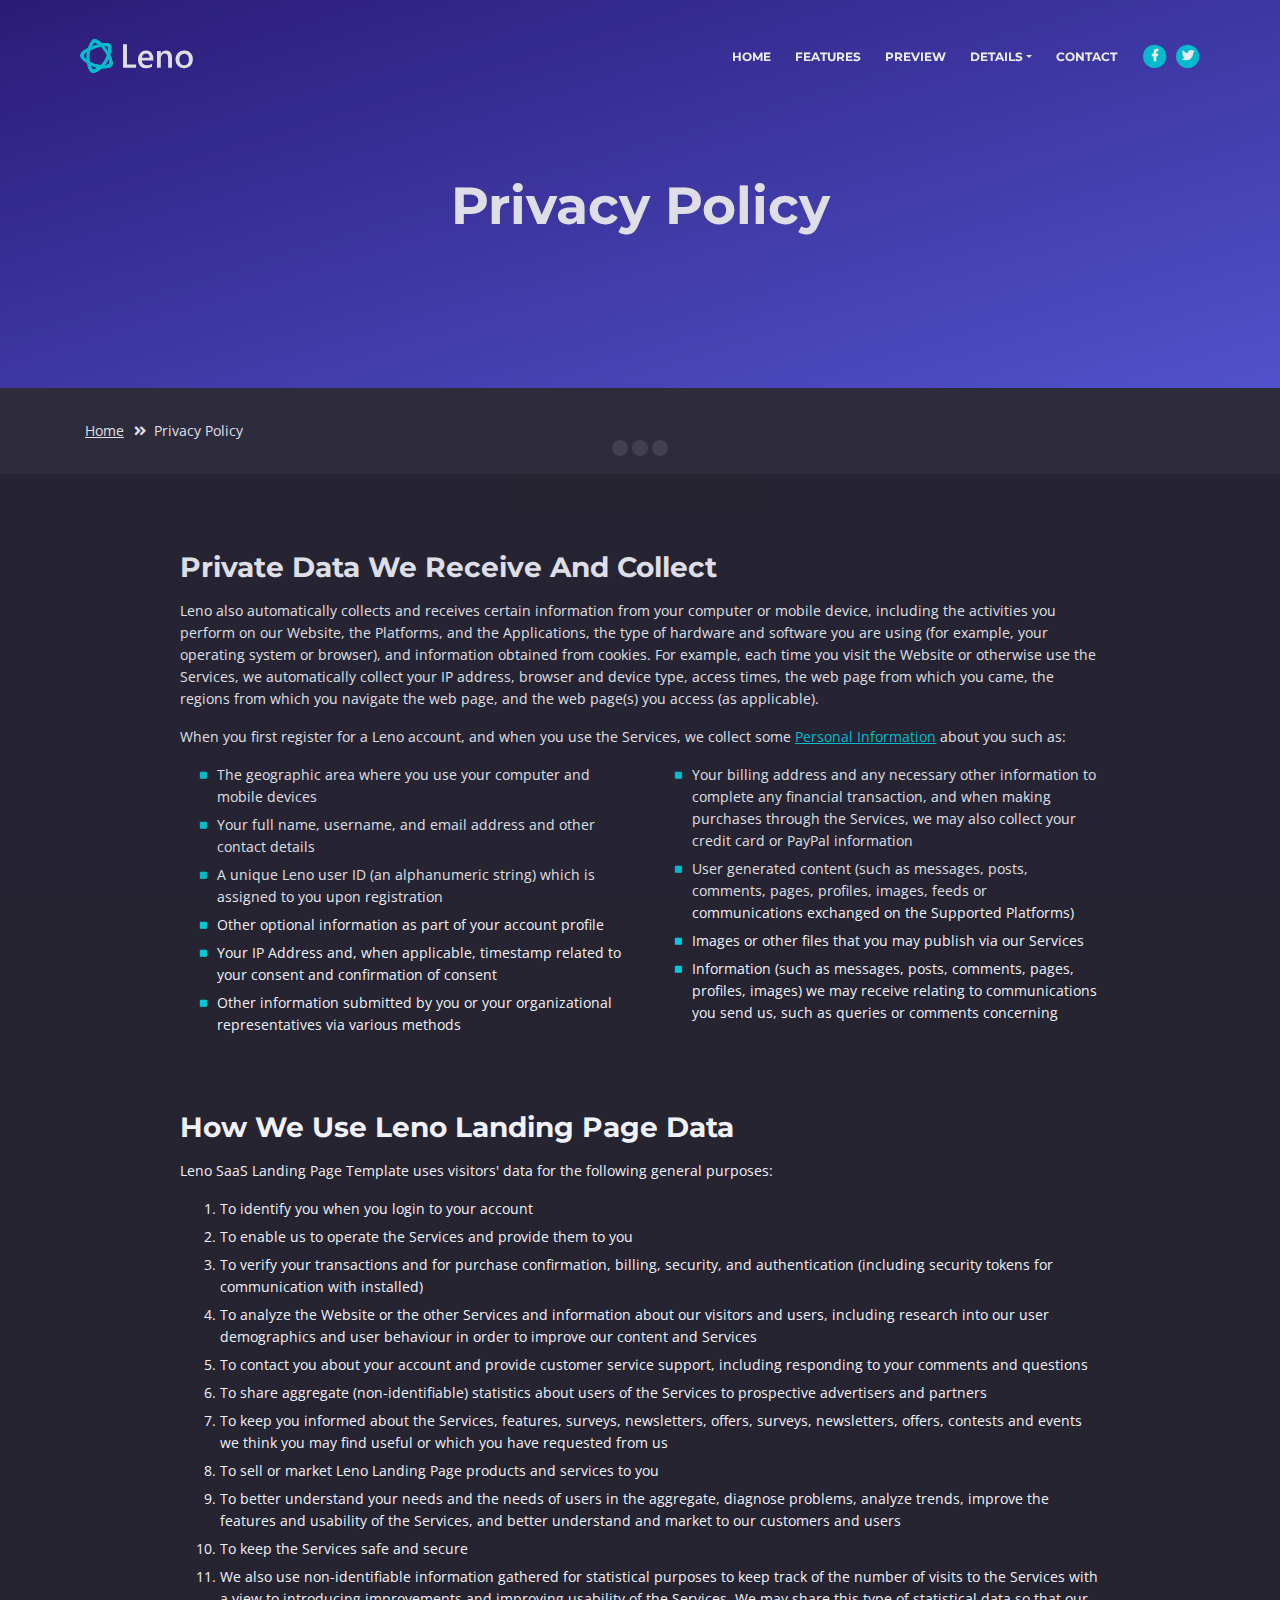
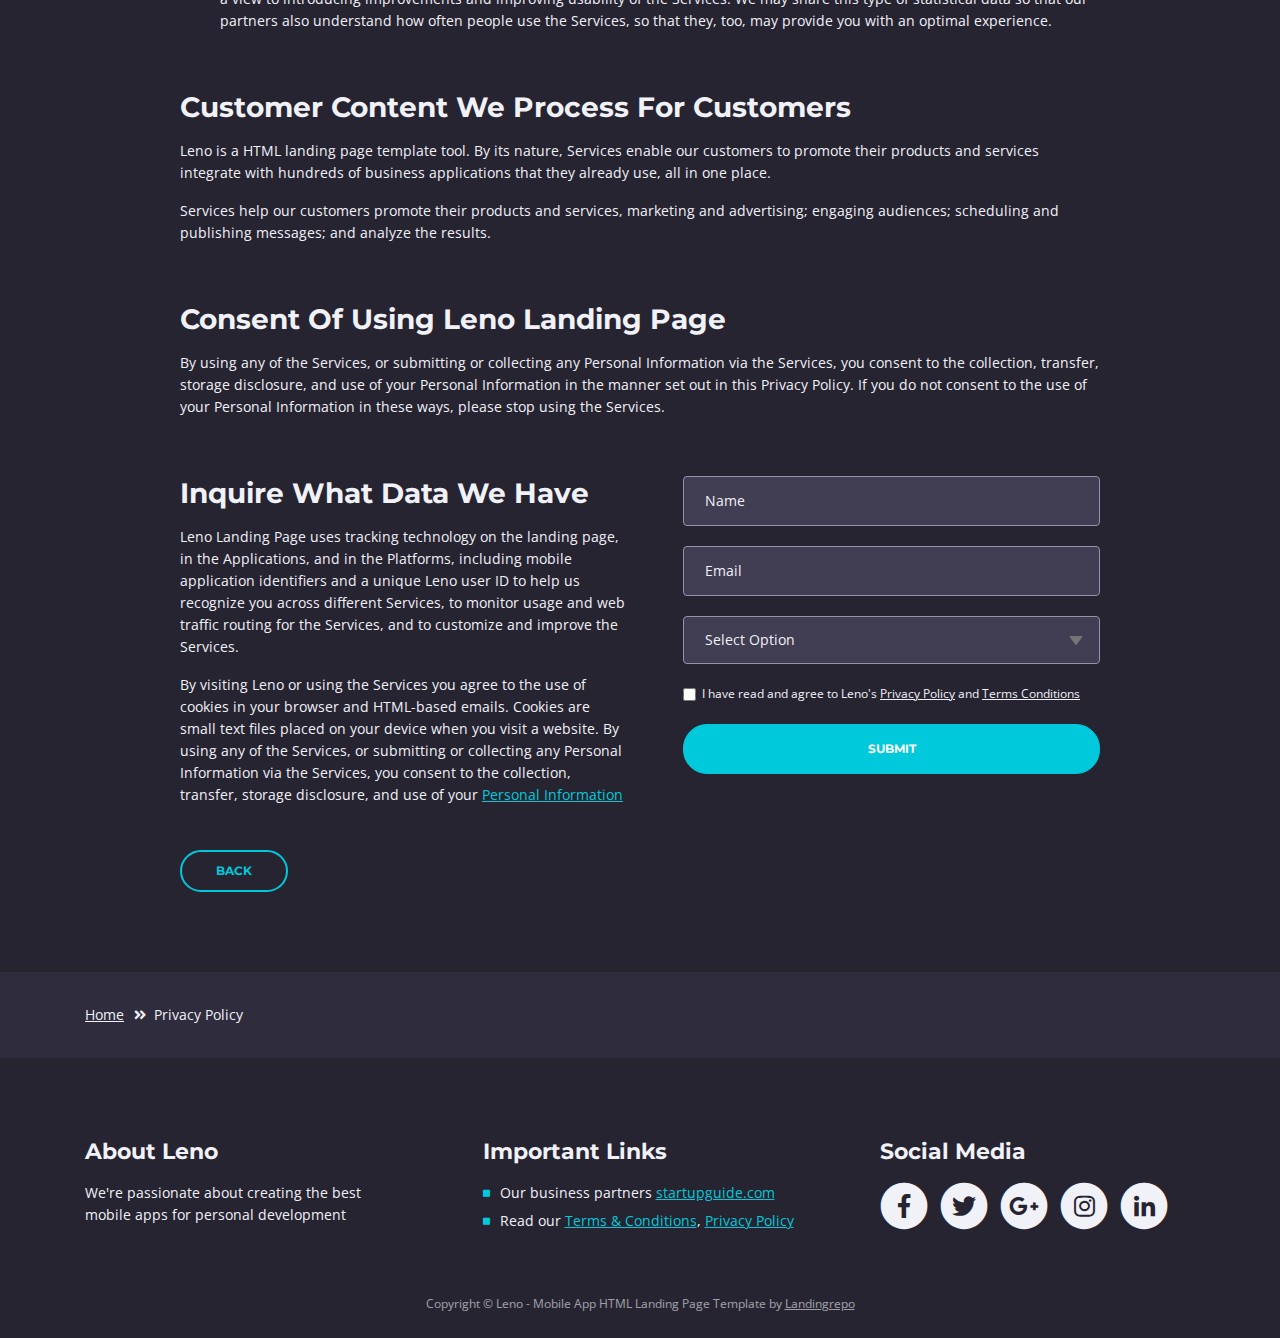
==== privacy-policy.html @ 0f8be5f4 "INIT: initial add" ====
<!DOCTYPE html>
<html lang="en">
<head>
    <meta charset="utf-8">
    <meta name="viewport" content="width=device-width, initial-scale=1, shrink-to-fit=no">
    
    <!-- SEO Meta Tags -->
    <meta name="description" content="Free mobile app HTML landing page template to help you build a great online presence for your app which will convert visitors into users">
    <meta name="author" content="Inovatik">

    <!-- OG Meta Tags to improve the way the post looks when you share the page on LinkedIn, Facebook, Google+ -->
	<meta property="og:site_name" content="" /> <!-- website name -->
	<meta property="og:site" content="" /> <!-- website link -->
	<meta property="og:title" content=""/> <!-- title shown in the actual shared post -->
	<meta property="og:description" content="" /> <!-- description shown in the actual shared post -->
	<meta property="og:image" content="" /> <!-- image link, make sure it's jpg -->
	<meta property="og:url" content="" /> <!-- where do you want your post to link to -->
	<meta property="og:type" content="article" />

    <!-- Website Title -->
    <title>Privacy Policy - Leno - Mobile App HTML Landing Page Template</title>
    
    <!-- Styles -->
    <link href="https://fonts.googleapis.com/css?family=Open+Sans:300,300i,400,400i,600,600i,700,700i" rel="stylesheet">
    <link href="https://fonts.googleapis.com/css?family=Montserrat:600,700" rel="stylesheet">
    <link href="css/bootstrap.css" rel="stylesheet">
    <link href="css/fontawesome-all.css" rel="stylesheet">
    <link href="css/swiper.css" rel="stylesheet">
	<link href="css/magnific-popup.css" rel="stylesheet">
    <link href="css/styles.css" rel="stylesheet">
	
	<!-- Favicon  -->
    <link rel="icon" href="images/favicon.png">
</head>
<body data-spy="scroll" data-target=".fixed-top">
    
    <!-- Preloader -->
	<div class="spinner-wrapper">
        <div class="spinner">
            <div class="bounce1"></div>
            <div class="bounce2"></div>
            <div class="bounce3"></div>
        </div>
    </div>
    <!-- end of preloader -->
    

    <!-- Navigation -->
    <nav class="navbar navbar-expand-md navbar-dark navbar-custom fixed-top">
        <!-- Text Logo - Use this if you don't have a graphic logo -->
        <!-- <a class="navbar-brand logo-text page-scroll" href="index.html">Leno</a> -->

        <!-- Image Logo -->
        <a class="navbar-brand logo-image" href="index.html"><img src="images/logo.svg" alt="alternative"></a> 
        
        <!-- Mobile Menu Toggle Button -->
        <button class="navbar-toggler" type="button" data-toggle="collapse" data-target="#navbarsExampleDefault" aria-controls="navbarsExampleDefault" aria-expanded="false" aria-label="Toggle navigation">
            <span class="navbar-toggler-awesome fas fa-bars"></span>
            <span class="navbar-toggler-awesome fas fa-times"></span>
        </button>
        <!-- end of mobile menu toggle button -->

        <div class="collapse navbar-collapse" id="navbarsExampleDefault">
            <ul class="navbar-nav ml-auto">
                <li class="nav-item">
                    <a class="nav-link page-scroll" href="index.html#header">HOME <span class="sr-only">(current)</span></a>
                </li>
                <li class="nav-item">
                    <a class="nav-link page-scroll" href="index.html#features">FEATURES</a>
                </li>
                <li class="nav-item">
                    <a class="nav-link page-scroll" href="index.html#preview">PREVIEW</a>
                </li>

                <!-- Dropdown Menu -->          
                <li class="nav-item dropdown">
                    <a class="nav-link dropdown-toggle page-scroll" href="index.html#details" id="navbarDropdown" role="button" aria-haspopup="true" aria-expanded="false">DETAILS</a>
                    <div class="dropdown-menu" aria-labelledby="navbarDropdown">
                        <a class="dropdown-item" href="terms-conditions.html"><span class="item-text">TERMS CONDITIONS</span></a>
                        <div class="dropdown-items-divide-hr"></div>
                        <a class="dropdown-item" href="privacy-policy.html"><span class="item-text">PRIVACY POLICY</span></a>
                    </div>
                </li>
                <!-- end of dropdown menu -->

                <li class="nav-item">
                    <a class="nav-link page-scroll" href="index.html#contact">CONTACT</a>
                </li>
            </ul>
            <span class="nav-item social-icons">
                <span class="fa-stack">
                    <a href="#your-link">
                        <i class="fas fa-circle fa-stack-2x"></i>
                        <i class="fab fa-facebook-f fa-stack-1x"></i>
                    </a>
                </span>
                <span class="fa-stack">
                    <a href="#your-link">
                        <i class="fas fa-circle fa-stack-2x"></i>
                        <i class="fab fa-twitter fa-stack-1x"></i>
                    </a>
                </span>
            </span>
        </div>
    </nav> <!-- end of navbar -->
    <!-- end of navigation -->


    <!-- Header -->
    <header id="header" class="ex-header">
        <div class="container">
            <div class="row">
                <div class="col-md-12">
                    <h1>Privacy Policy</h1>
                </div> <!-- end of col -->
            </div> <!-- end of row -->
        </div> <!-- end of container -->
    </header> <!-- end of ex-header -->
    <!-- end of header -->


    <!-- Breadcrumbs -->
    <div class="ex-basic-1">
        <div class="container">
            <div class="row">
                <div class="col-lg-12">
                    <div class="breadcrumbs">
                        <a href="index.html">Home</a><i class="fa fa-angle-double-right"></i><span>Privacy Policy</span>
                    </div> <!-- end of breadcrumbs -->
                </div> <!-- end of col -->
            </div> <!-- end of row -->
        </div> <!-- end of container -->
    </div> <!-- end of ex-basic-1 -->
    <!-- end of breadcrumbs -->


    <!-- Privacy Content -->
    <div class="ex-basic-2">
        <div class="container">
            <div class="row">
                <div class="col-lg-10 offset-lg-1">
                    <div class="text-container">
                        <h3>Private Data We Receive And Collect</h3>
                        <p>Leno also automatically collects and receives certain information from your computer or mobile device, including the activities you perform on our Website, the Platforms, and the Applications, the type of hardware and software you are using (for example, your operating system or browser), and information obtained from cookies. For example, each time you visit the Website or otherwise use the Services, we automatically collect your IP address, browser and device type, access times, the web page from which you came, the regions from which you navigate the web page, and the web page(s) you access (as applicable).</p>
                        <p>When you first register for a Leno account, and when you use the Services, we collect some <a class="turquoise" href="#your-link">Personal Information</a> about you such as:</p>
                        <div class="row">
                            <div class="col-md-6">
                                <ul class="list-unstyled li-space-lg indent">
                                    <li class="media">
                                        <i class="fas fa-square"></i>
                                        <div class="media-body">The geographic area where you use your computer and mobile devices</div>
                                    </li>
                                    <li class="media">
                                        <i class="fas fa-square"></i>
                                        <div class="media-body">Your full name, username, and email address and other contact details</div>
                                    </li>
                                    <li class="media">
                                        <i class="fas fa-square"></i>
                                        <div class="media-body">A unique Leno user ID (an alphanumeric string) which is assigned to you upon registration</div>
                                    </li>
                                    <li class="media">
                                        <i class="fas fa-square"></i>
                                        <div class="media-body">Other optional information as part of your account profile</div>
                                    </li>
                                    <li class="media">
                                        <i class="fas fa-square"></i>
                                        <div class="media-body">Your IP Address and, when applicable, timestamp related to your consent and confirmation of consent</div>
                                    </li>
                                    <li class="media">
                                        <i class="fas fa-square"></i>
                                        <div class="media-body">Other information submitted by you or your organizational representatives via various methods</div>
                                    </li>
                                </ul>
                            </div> <!-- end of col -->

                            <div class="col-md-6">
                                <ul class="list-unstyled li-space-lg indent">
                                    <li class="media">
                                        <i class="fas fa-square"></i>
                                        <div class="media-body">Your billing address and any necessary other information to complete any financial transaction, and when making purchases through the Services, we may also collect your credit card or PayPal information</div>
                                    </li>
                                    <li class="media">
                                        <i class="fas fa-square"></i>
                                        <div class="media-body">User generated content (such as messages, posts, comments, pages, profiles, images, feeds or communications exchanged on the Supported Platforms)</div>
                                    </li>
                                    <li class="media">
                                        <i class="fas fa-square"></i>
                                        <div class="media-body">Images or other files that you may publish via our Services</div>
                                    </li>
                                    <li class="media">
                                        <i class="fas fa-square"></i>
                                        <div class="media-body">Information (such as messages, posts, comments, pages, profiles, images) we may receive relating to communications you send us, such as queries or comments concerning</div>
                                    </li>
                                </ul>
                            </div> <!-- end of col -->
                        </div> <!-- end of row -->
                    </div> <!-- end of text-container-->
                    
                    <div class="text-container">
                        <h3>How We Use Leno Landing Page Data</h3>
                        <p>Leno SaaS Landing Page Template uses visitors' data for the following general purposes:</p>
                        <ol class="li-space-lg">
                            <li>To identify you when you login to your account</li>
                            <li>To enable us to operate the Services and provide them to you</li>
                            <li>To verify your transactions and for purchase confirmation, billing, security, and authentication (including security tokens for communication with installed)</li>
                            <li>To analyze the Website or the other Services and information about our visitors and users, including research into our user demographics and user behaviour in order to improve our content and Services</li>
                            <li>To contact you about your account and provide customer service support, including responding to your comments and questions</li>
                            <li>To share aggregate (non-identifiable) statistics about users of the Services to prospective advertisers and partners</li>
                            <li>To keep you informed about the Services, features, surveys, newsletters, offers, surveys, newsletters, offers, contests and events we think you may find useful or which you have requested from us</li>
                            <li>To sell or market Leno Landing Page products and services to you</li>
                            <li>To better understand your needs and the needs of users in the aggregate, diagnose problems, analyze trends, improve the features and usability of the Services, and better understand and market to our customers and users</li>
                            <li>To keep the Services safe and secure</li>
                            <li>We also use non-identifiable information gathered for statistical purposes to keep track of the number of visits to the Services with a view to introducing improvements and improving usability of the Services. We may share this type of statistical data so that our partners also understand how often people use the Services, so that they, too, may provide you with an optimal experience.</li>
                        </ol>
                    </div> <!-- end of text-container -->

                    <div class="text-container">
                        <h3>Customer Content We Process For Customers</h3>
                        <p>Leno is a HTML landing page template tool. By its nature, Services enable our customers to promote their products and services integrate with hundreds of business applications that they already use, all in one place.</p>
                        <p>Services help our customers promote their products and services, marketing and advertising; engaging audiences; scheduling and publishing messages; and analyze the results.</p>
                    </div> <!-- end of text container -->

                    <div class="text-container">
                        <h3>Consent Of Using Leno Landing Page</h3>
					    <p class="mb-5">By using any of the Services, or submitting or collecting any Personal Information via the Services, you consent to the collection, transfer, storage disclosure, and use of your Personal Information in the manner set out in this Privacy Policy. If you do not consent to the use of your Personal Information in these ways, please stop using the Services.</p>
                    </div> <!-- end of text-container -->
                                       
                    <div class="row">
                        <div class="col-md-6">
                            <div class="text-container last">
                                <h3>Inquire What Data We Have</h3>
                                <p>Leno Landing Page uses tracking technology on the landing page, in the Applications, and in the Platforms, including mobile application identifiers and a unique Leno user ID to help us recognize you across different Services, to monitor usage and web traffic routing for the Services, and to customize and improve the Services.</p>
                                <p> By visiting Leno or using the Services you agree to the use of cookies in your browser and HTML-based emails. Cookies are small text files placed on your device when you visit a website. By using any of the Services, or submitting or collecting any Personal Information via the Services, you consent to the collection, transfer, storage disclosure, and use of your <a class="turquoise" href="#your-link">Personal Information</a></p>
                            </div> <!-- end of text container -->
                        </div> <!-- end of col-->
                        <div class="col-md-6">

                            <!-- Privacy Form -->
                            <div class="form-container">
                                <form id="privacyForm" data-toggle="validator" data-focus="false">
                                    <div class="form-group">
                                        <input type="text" class="form-control-input" id="pname" required>
                                        <label class="label-control" for="pname">Name</label>
                                        <div class="help-block with-errors"></div>
                                    </div>
                                    <div class="form-group">
                                        <input type="email" class="form-control-input" id="pemail" required>
                                        <label class="label-control" for="pemail">Email</label>
                                        <div class="help-block with-errors"></div>
                                    </div>
                                    <div class="form-group">
                                        <select class="form-control-select" id="pselect" required>
                                            <option class="select-option" value="" disabled selected>Select Option</option>
                                            <option class="select-option" value="Delete data">Delete my data</option>
                                            <option class="select-option" value="Show me data">Show me my data</option>
                                        </select>
                                        <div class="help-block with-errors"></div>
                                    </div>
                                    <div class="form-group checkbox">
                                        <input type="checkbox" id="pterms" value="Agreed-to-Terms" required>I have read and agree to Leno's <a href="privacy-policy.html">Privacy Policy</a> and <a href="terms-conditions.html">Terms Conditions</a>
                                        <div class="help-block with-errors"></div>
                                    </div>
                                    <div class="form-group">
                                        <button type="submit" class="form-control-submit-button">SUBMIT</button>
                                    </div>
                                    <div class="form-message">
                                        <div id="pmsgSubmit" class="h3 text-center hidden"></div>
                                    </div>
                                </form>
                            </div> <!-- end of form container -->
                            <!-- end of privacy form -->

                        </div> <!-- end of col--> 
                    </div> <!-- end of row -->
                    <a class="btn-outline-reg back" href="index.html">BACK</a>
                </div> <!-- end of col-->
            </div> <!-- end of row -->
        </div> <!-- end of container -->
    </div> <!-- end of ex-basic-2 -->
    <!-- end of privacy content -->


    <!-- Breadcrumbs -->
    <div class="ex-basic-1">
        <div class="container">
            <div class="row">
                <div class="col-lg-12">
                    <div class="breadcrumbs">
                        <a href="index.html">Home</a><i class="fa fa-angle-double-right"></i><span>Privacy Policy</span>
                    </div> <!-- end of breadcrumbs -->
                </div> <!-- end of col -->
            </div> <!-- end of row -->
        </div> <!-- end of container -->
    </div> <!-- end of ex-basic-1 -->
    <!-- end of breadcrumbs -->

    
    <!-- Footer -->
    <div class="footer">
        <div class="container">
            <div class="row">
                <div class="col-md-4">
                    <div class="footer-col">
                        <h4>About Leno</h4>
                        <p>We're passionate about creating the best mobile apps for personal development</p>
                    </div>
                </div> <!-- end of col -->
                <div class="col-md-4">
                    <div class="footer-col middle">
                        <h4>Important Links</h4>
                        <ul class="list-unstyled li-space-lg">
                            <li class="media">
                                <i class="fas fa-square"></i>
                                <div class="media-body">Our business partners <a class="turquoise" href="#your-link">startupguide.com</a></div>
                            </li>
                            <li class="media">
                                <i class="fas fa-square"></i>
                                <div class="media-body">Read our <a class="turquoise" href="terms-conditions.html">Terms & Conditions</a>, <a class="turquoise" href="privacy-policy.html">Privacy Policy</a></div>
                            </li>
                        </ul>
                    </div>
                </div> <!-- end of col -->
                <div class="col-md-4">
                    <div class="footer-col last">
                        <h4>Social Media</h4>
                        <span class="fa-stack">
                            <a href="#your-link">
                                <i class="fas fa-circle fa-stack-2x"></i>
                                <i class="fab fa-facebook-f fa-stack-1x"></i>
                            </a>
                        </span>
                        <span class="fa-stack">
                            <a href="#your-link">
                                <i class="fas fa-circle fa-stack-2x"></i>
                                <i class="fab fa-twitter fa-stack-1x"></i>
                            </a>
                        </span>
                        <span class="fa-stack">
                            <a href="#your-link">
                                <i class="fas fa-circle fa-stack-2x"></i>
                                <i class="fab fa-google-plus-g fa-stack-1x"></i>
                            </a>
                        </span>
                        <span class="fa-stack">
                            <a href="#your-link">
                                <i class="fas fa-circle fa-stack-2x"></i>
                                <i class="fab fa-instagram fa-stack-1x"></i>
                            </a>
                        </span>
                        <span class="fa-stack">
                            <a href="#your-link">
                                <i class="fas fa-circle fa-stack-2x"></i>
                                <i class="fab fa-linkedin-in fa-stack-1x"></i>
                            </a>
                        </span>
                    </div> 
                </div> <!-- end of col -->
            </div> <!-- end of row -->
        </div> <!-- end of container -->
    </div> <!-- end of footer -->  
    <!-- end of footer -->


    <!-- Copyright -->
    <div class="copyright">
        <div class="container">
            <div class="row">
                <div class="col-lg-12">
                    <p class="p-small">Copyright © Leno - Mobile App HTML Landing Page Template by <a href="https://landingrepo.com">Landingrepo</a></p>
                </div> <!-- end of col -->
            </div> <!-- enf of row -->
        </div> <!-- end of container -->
    </div> <!-- end of copyright --> 
    <!-- end of copyright -->

	
    <!-- Scripts -->
    <script src="js/jquery.min.js"></script> <!-- jQuery for Bootstrap's JavaScript plugins -->
    <script src="js/popper.min.js"></script> <!-- Popper tooltip library for Bootstrap -->
    <script src="js/bootstrap.min.js"></script> <!-- Bootstrap framework -->
    <script src="js/jquery.easing.min.js"></script> <!-- jQuery Easing for smooth scrolling between anchors -->
    <script src="js/swiper.min.js"></script> <!-- Swiper for image and text sliders -->
    <script src="js/jquery.magnific-popup.js"></script> <!-- Magnific Popup for lightboxes -->
    <script src="js/morphext.min.js"></script> <!-- Morphtext rotating text in the header -->
    <script src="js/validator.min.js"></script> <!-- Validator.js - Bootstrap plugin that validates forms -->
    <script src="js/scripts.js"></script> <!-- Custom scripts -->
    
</body>
</html>
---- css/styles.css ----
/* Template: Leno - Mobile App HTML Landing Page Template
   Author: Inovatik
   Created: Mar 2019
   Description: Master CSS file
*/

/*****************************************
Table Of Contents:

01. General Styles
02. Preloader
03. Navigation
04. Header
05. Features
06. Video
07. Details 1
08. Details 2
09. Details Lightboxes
10. Screenshots
11. Download
12. Statistics
13. Contact
14. Footer
15. Copyright
16. Back To Top Button
17. Extra Pages
18. Media Queries
******************************************/

/*****************************************
Colors:

- Text, navbar links - white #f1f1f8
- Buttons, bullets, icons - turquoise #00c9db
- Navbar - navy #4633af
- Backgrounds - dark denim #262431
- Backgrounds - denim #2f2c3d
******************************************/


/******************************/
/*     01. General Styles     */
/******************************/
body,
html {
    width: 100%;
	height: 100%;
}

body, p {
	color: #f1f1f8; 
	font: 400 0.875rem/1.375rem "Open Sans", sans-serif;
}

.p-large {
	color: #f1f1f8;
	font: 400 1rem/1.5rem "Open Sans", sans-serif;
}

.p-small {
	color: #f1f1f8;
	font: 400 0.75rem/1.25rem "Open Sans", sans-serif;
}

.p-heading {
	margin-bottom: 3.75rem;
	text-align: center;
}

.li-space-lg li {
	margin-bottom: 0.375rem;
}

.indent {
	padding-left: 1.25rem;
}

h1 {
	color: #f1f1f8;
	font: 700 2.5rem/2.875rem "Montserrat", sans-serif;
}

h2 {
	color: #f1f1f8;
	font: 700 2.25rem/2.75rem "Montserrat", sans-serif;
}

h3 {
	color: #f1f1f8;
	font: 700 1.75rem/2.125rem "Montserrat", sans-serif;
}

h4 {
	color: #f1f1f8;
	font: 700 1.375rem/1.75rem "Montserrat", sans-serif;
}

h5 {
	color: #f1f1f8;
	font: 700 1.125rem/1.625rem "Montserrat", sans-serif;
}

h6 {
	color: #f1f1f8;
	font: 700 1rem/1.5rem "Montserrat", sans-serif;
}

a {
	color: #f1f1f8;
	text-decoration: underline;
}

a:hover {
	color: #f1f1f8;
	text-decoration: underline;
}

a.turquoise {
	color: #00c9db;
}

a.white {
	color: #fff;
}

.testimonial-text {
	font: italic 400 1rem/1.5rem "Open Sans", sans-serif;
}

.testimonial-author {
	font: 700 1rem/1.5rem "Montserrat", sans-serif;
}

.btn-solid-reg {
	display: inline-block;
	padding: 1.1875rem 2.125rem 1.1875rem 2.125rem;
	border: 0.125rem solid #00c9db;
	border-radius: 2rem;
	background-color: #00c9db;
	color: #fff;
	font: 700 0.75rem/0 "Montserrat", sans-serif;
	text-decoration: none;
	transition: all 0.2s ease;
}

.btn-solid-reg:hover {
	background-color: transparent;
	color: #00c9db;
	text-decoration: none;
}

.btn-solid-lg {
	display: inline-block;
	padding: 1.375rem 2.625rem 1.375rem 2.625rem;
	border: 0.125rem solid #00c9db;
	border-radius: 2rem;
	background-color: #00c9db;
	color: #fff;
	font: 700 0.75rem/0 "Montserrat", sans-serif;
	text-decoration: none;
	transition: all 0.2s ease;
}

.btn-solid-lg:hover {
	background-color: transparent;
	color: #00c9db;
	text-decoration: none;
}

.btn-solid-lg .fab {
	margin-right: 0.5rem;
	font-size: 1.25rem;
	line-height: 0;
	vertical-align: top;
}

.btn-solid-lg .fab.fa-google-play {
	font-size: 1rem;
}

.btn-outline-reg {
	display: inline-block;
	padding: 1.1875rem 2.125rem 1.1875rem 2.125rem;
	border: 0.125rem solid #00c9db;
	border-radius: 2rem;
	background-color: transparent;
	color: #00c9db;
	font: 700 0.75rem/0 "Montserrat", sans-serif;
	text-decoration: none;
	transition: all 0.2s ease;
}

.btn-outline-reg:hover {
	background-color: #00c9db;
	color: #fff;
	text-decoration: none;
}

.btn-outline-lg {
	display: inline-block;
	padding: 1.375rem 2.625rem 1.375rem 2.625rem;
	border: 0.125rem solid #00c9db;
	border-radius: 2rem;
	background-color: transparent;
	color: #00c9db;
	font: 700 0.75rem/0 "Montserrat", sans-serif;
	text-decoration: none;
	transition: all 0.2s ease;
}

.btn-outline-lg:hover {
	background-color: #00c9db;
	color: #fff;
	text-decoration: none;
}

.btn-outline-sm {
	display: inline-block;
	padding: 1rem 1.625rem 0.875rem 1.625rem;
	border: 0.125rem solid #00c9db;
	border-radius: 2rem;
	background-color: transparent;
	color: #00c9db;
	font: 700 0.625rem/0 "Montserrat", sans-serif;
	text-decoration: none;
	transition: all 0.2s ease;
}

.btn-outline-sm:hover {
	background-color: #00c9db;
	color: #fff;
	text-decoration: none;
}

.form-group {
	position: relative;
	margin-bottom: 1.25rem;
}

.form-group.has-error.has-danger {
	margin-bottom: 0.625rem;
}

.form-group.has-error.has-danger .help-block.with-errors ul {
	margin-top: 0.375rem;
}

.label-control {
	position: absolute;
	top: 0.87rem;
	left: 1.375rem;
	color: #f1f1f8;
	opacity: 1;
	font: 400 0.875rem/1.375rem "Open Sans", sans-serif;
	cursor: text;
	transition: all 0.2s ease;
}

/* IE10+ hack to solve lower label text position compared to the rest of the browsers */
@media screen and (-ms-high-contrast: active), screen and (-ms-high-contrast: none) {  
	.label-control {
		top: 0.9375rem;
	}
}

.form-control-input:focus + .label-control,
.form-control-input.notEmpty + .label-control,
.form-control-textarea:focus + .label-control,
.form-control-textarea.notEmpty + .label-control {
	top: 0.125rem;
	opacity: 1;
	font-size: 0.75rem;
	font-weight: 700;
}

.form-control-input,
.form-control-select {
	display: block; /* needed for proper display of the label in Firefox, IE, Edge */
	width: 100%;
	padding-top: 1.0625rem;
	padding-bottom: 0.0625rem;
	padding-left: 1.3125rem;
	border: 1px solid #9791ae;
	border-radius: 0.25rem;
	background-color: #413d52;
	color: #f1f1f8;
	font: 400 0.875rem/1.875rem "Open Sans", sans-serif;
	transition: all 0.2s ease;
	-webkit-appearance: none; /* removes inner shadow on form inputs on ios safari */
}

.form-control-select {
	padding-top: 0.5rem;
	padding-bottom: 0.5rem;
	height: 3rem;
}

/* IE10+ hack to solve lower label text position compared to the rest of the browsers */
@media screen and (-ms-high-contrast: active), screen and (-ms-high-contrast: none) {  
	.form-control-input {
		padding-top: 1.25rem;
		padding-bottom: 0.75rem;
		line-height: 1.75rem;
	}

	.form-control-select {
		padding-top: 0.875rem;
		padding-bottom: 0.75rem;
		height: 3.125rem;
		line-height: 2.125rem;
	}
}

select {
    /* you should keep these first rules in place to maintain cross-browser behavior */
    -webkit-appearance: none;
	-moz-appearance: none;
	-ms-appearance: none;
    -o-appearance: none;
    appearance: none;
    background-image: url('../images/down-arrow.png');
    background-position: 96% 50%;
    background-repeat: no-repeat;
    outline: none;
}

select::-ms-expand {
    display: none; /* removes the ugly default down arrow on select form field in IE11 */
}

.form-control-textarea {
	display: block; /* used to eliminate a bottom gap difference between Chrome and IE/FF */
	width: 100%;
	height: 8rem; /* used instead of html rows to normalize height between Chrome and IE/FF */
	padding-top: 1.25rem;
	padding-left: 1.3125rem;
	border: 1px solid #9791ae;
	border-radius: 0.25rem;
	background-color: #413d52;
	color: #f1f1f8;
	font: 400 0.875rem/1.75rem "Open Sans", sans-serif;
	transition: all 0.2s ease;
}

.form-control-input:focus,
.form-control-select:focus,
.form-control-textarea:focus {
	border: 1px solid #f1f1f8;
	outline: none; /* Removes blue border on focus */
}

.form-control-input:hover,
.form-control-select:hover,
.form-control-textarea:hover {
	border: 1px solid #f1f1f8;
}

.checkbox {
	font: 400 0.75rem/1.25rem "Open Sans", sans-serif;
}

input[type='checkbox'] {
	vertical-align: -15%;
	margin-right: 0.375rem;
}

/* IE10+ hack to raise checkbox field position compared to the rest of the browsers */
@media screen and (-ms-high-contrast: active), screen and (-ms-high-contrast: none) {  
	input[type='checkbox'] {
		vertical-align: -9%;
	}
}

.form-control-submit-button {
	display: inline-block;
	width: 100%;
	height: 3.125rem;
	border: 1px solid #00c9db;
	border-radius: 1.5rem;
	background-color: #00c9db;
	color: #fff;
	font: 700 0.75rem/1.75rem "Montserrat", sans-serif;
	cursor: pointer;
	transition: all 0.2s ease;
}

.form-control-submit-button:hover {
	background-color: transparent;
	color: #00c9db;
}

/* Form Success And Error Message Formatting */
#cmsgSubmit.h3.text-center.tada.animated,
#pmsgSubmit.h3.text-center.tada.animated,
#cmsgSubmit.h3.text-center,
#pmsgSubmit.h3.text-center {
	display: block;
	margin-bottom: 0;
	color: #f1f1f8;
	font: 400 1.125rem/1rem "Open Sans", sans-serif;
}

.help-block.with-errors .list-unstyled {
	color: #f1f1f8;
	font-size: 0.75rem;
	line-height: 1.125rem;
	text-align: left;
}

.help-block.with-errors ul {
	margin-bottom: 0;
}
/* end of form success and error message formatting */

/* Form Success And Error Message Animation - Animate.css */
@-webkit-keyframes tada {
	from {
		-webkit-transform: scale3d(1, 1, 1);
		-ms-transform: scale3d(1, 1, 1);
		transform: scale3d(1, 1, 1);
	}
	10%, 20% {
		-webkit-transform: scale3d(.9, .9, .9) rotate3d(0, 0, 1, -3deg);
		-ms-transform: scale3d(.9, .9, .9) rotate3d(0, 0, 1, -3deg);
		transform: scale3d(.9, .9, .9) rotate3d(0, 0, 1, -3deg);
	}
	30%, 50%, 70%, 90% {
		-webkit-transform: scale3d(1.1, 1.1, 1.1) rotate3d(0, 0, 1, 3deg);
		-ms-transform: scale3d(1.1, 1.1, 1.1) rotate3d(0, 0, 1, 3deg);
		transform: scale3d(1.1, 1.1, 1.1) rotate3d(0, 0, 1, 3deg);
	}
	40%, 60%, 80% {
		-webkit-transform: scale3d(1.1, 1.1, 1.1) rotate3d(0, 0, 1, -3deg);
		-ms-transform: scale3d(1.1, 1.1, 1.1) rotate3d(0, 0, 1, -3deg);
		transform: scale3d(1.1, 1.1, 1.1) rotate3d(0, 0, 1, -3deg);
	}
	to {
		-webkit-transform: scale3d(1, 1, 1);
		-ms-transform: scale3d(1, 1, 1);
		transform: scale3d(1, 1, 1);
	}
}

@keyframes tada {
	from {
		-webkit-transform: scale3d(1, 1, 1);
		-ms-transform: scale3d(1, 1, 1);
		transform: scale3d(1, 1, 1);
	}
	10%, 20% {
		-webkit-transform: scale3d(.9, .9, .9) rotate3d(0, 0, 1, -3deg);
		-ms-transform: scale3d(.9, .9, .9) rotate3d(0, 0, 1, -3deg);
		transform: scale3d(.9, .9, .9) rotate3d(0, 0, 1, -3deg);
	}
	30%, 50%, 70%, 90% {
		-webkit-transform: scale3d(1.1, 1.1, 1.1) rotate3d(0, 0, 1, 3deg);
		-ms-transform: scale3d(1.1, 1.1, 1.1) rotate3d(0, 0, 1, 3deg);
		transform: scale3d(1.1, 1.1, 1.1) rotate3d(0, 0, 1, 3deg);
	}
	40%, 60%, 80% {
		-webkit-transform: scale3d(1.1, 1.1, 1.1) rotate3d(0, 0, 1, -3deg);
		-ms-transform: scale3d(1.1, 1.1, 1.1) rotate3d(0, 0, 1, -3deg);
		transform: scale3d(1.1, 1.1, 1.1) rotate3d(0, 0, 1, -3deg);
	}
	to {
		-webkit-transform: scale3d(1, 1, 1);
		-ms-transform: scale3d(1, 1, 1);
		transform: scale3d(1, 1, 1);
	}
}

.tada {
	-webkit-animation-name: tada;
	animation-name: tada;
}

.animated {
	-webkit-animation-duration: 1s;
	animation-duration: 1s;
	-webkit-animation-fill-mode: both;
	animation-fill-mode: both;
}
/* end of form success and error message animation - Animate.css */

/* Fade-move Animation For Lightbox - Magnific Popup */
/* at start */
.my-mfp-slide-bottom .zoom-anim-dialog {
	opacity: 0;
	transition: all 0.2s ease-out;
	-webkit-transform: translateY(-1.25rem) perspective(37.5rem) rotateX(10deg);
	-ms-transform: translateY(-1.25rem) perspective(37.5rem) rotateX(10deg);
	transform: translateY(-1.25rem) perspective(37.5rem) rotateX(10deg);
}

/* animate in */
.my-mfp-slide-bottom.mfp-ready .zoom-anim-dialog {
	opacity: 1;
	-webkit-transform: translateY(0) perspective(37.5rem) rotateX(0); 
	-ms-transform: translateY(0) perspective(37.5rem) rotateX(0); 
	transform: translateY(0) perspective(37.5rem) rotateX(0); 
}

/* animate out */
.my-mfp-slide-bottom.mfp-removing .zoom-anim-dialog {
	opacity: 0;
	-webkit-transform: translateY(-0.625rem) perspective(37.5rem) rotateX(10deg); 
	-ms-transform: translateY(-0.625rem) perspective(37.5rem) rotateX(10deg); 
	transform: translateY(-0.625rem) perspective(37.5rem) rotateX(10deg); 
}

/* dark overlay, start state */
.my-mfp-slide-bottom.mfp-bg {
	opacity: 0;
	transition: opacity 0.2s ease-out;
}

/* animate in */
.my-mfp-slide-bottom.mfp-ready.mfp-bg {
	opacity: 0.8;
}
/* animate out */
.my-mfp-slide-bottom.mfp-removing.mfp-bg {
	opacity: 0;
}
/* end of fade-move animation for lightbox - magnific popup */

/* Fade Animation For Image Slider - Magnific Popup */
@-webkit-keyframes fadeIn {
	from {
		opacity: 0;
	}
	to {
		opacity: 1;
	}
}

@keyframes fadeIn {
	from {
		opacity: 0;
	}
	to {
		opacity: 1;
	}
}

.fadeIn {
	-webkit-animation: fadeIn 0.6s;
	animation: fadeIn 0.6s;
}

@-webkit-keyframes fadeOut {
	from {
		opacity: 1;
	}
	to {
		opacity: 0;
	}
}

@keyframes fadeOut {
	from {
		opacity: 1;
	}
	to {
		opacity: 0;
	}
}

.fadeOut {
	-webkit-animation: fadeOut 0.8s;
	animation: fadeOut 0.8s;
}
/* end of fade animation for image slider - magnific popup */


/*************************/
/*     02. Preloader     */
/*************************/
.spinner-wrapper {
	position: fixed;
	z-index: 999999;
	top: 0;
	right: 0;
	bottom: 0;
	left: 0;
	background: #2f2c3d;
}

.spinner {
	position: absolute;
	top: 50%; /* centers the loading animation vertically one the screen */
	left: 50%; /* centers the loading animation horizontally one the screen */
	width: 3.75rem;
	height: 1.25rem;
	margin: -0.625rem 0 0 -1.875rem; /* is width and height divided by two */ 
	text-align: center;
}

.spinner > div {
	display: inline-block;
	width: 1rem;
	height: 1rem;
	border-radius: 100%;
	background-color: #fff;
	-webkit-animation: sk-bouncedelay 1.4s infinite ease-in-out both;
	animation: sk-bouncedelay 1.4s infinite ease-in-out both;
}

.spinner .bounce1 {
	-webkit-animation-delay: -0.32s;
	animation-delay: -0.32s;
}

.spinner .bounce2 {
	-webkit-animation-delay: -0.16s;
	animation-delay: -0.16s;
}

@-webkit-keyframes sk-bouncedelay {
	0%, 80%, 100% { -webkit-transform: scale(0); }
	40% { -webkit-transform: scale(1.0); }
}

@keyframes sk-bouncedelay {
	0%, 80%, 100% { 
		-webkit-transform: scale(0);
		-ms-transform: scale(0);
		transform: scale(0);
	} 40% { 
		-webkit-transform: scale(1.0);
		-ms-transform: scale(1.0);
		transform: scale(1.0);
	}
}


/**************************/
/*     03. Navigation     */
/**************************/
.navbar-custom {
	background-color: #4633af;
	box-shadow: 0 0.0625rem 0.375rem 0 rgba(0, 0, 0, 0.1);
	font: 700 0.75rem/2rem "Montserrat", sans-serif;
	transition: all 0.2s ease;
}

.navbar-custom .navbar-brand.logo-image img {
    width: 113px;
	height: 34px;
	margin-bottom: 1px;
	-webkit-backface-visibility: hidden;
}

.navbar-custom .navbar-brand.logo-text {
	font: 700 2.375rem/1.5rem "Montserrat", sans-serif;
	color: #fff;
	letter-spacing: -0.5px;
	text-decoration: none;
}

.navbar-custom .navbar-nav {
	margin-top: 0.75rem;
}

.navbar-custom .nav-item .nav-link {
	padding: 0 0.75rem 0 0.75rem;
	color: #fff;
	text-decoration: none;
	transition: all 0.2s ease;
}

.navbar-custom .nav-item .nav-link:hover,
.navbar-custom .nav-item .nav-link.active {
	color: #00c9db;
}

/* Dropdown Menu */
.navbar-custom .dropdown:hover > .dropdown-menu {
	display: block; /* this makes the dropdown menu stay open while hovering it */
	min-width: auto;
	animation: fadeDropdown 0.2s; /* required for the fade animation */
}

@keyframes fadeDropdown {
    0% {
        opacity: 0;
    }

    100% {
        opacity: 1;
    }
}

.navbar-custom .dropdown-toggle:focus { /* removes dropdown outline on focus  */
	outline: 0;
}

.navbar-custom .dropdown-menu {
	margin-top: 0;
	border: none;
	border-radius: 0.25rem;
	background-color: #4633af;
}

.navbar-custom .dropdown-item {
	color: #fff;
	text-decoration: none;
}

.navbar-custom .dropdown-item:hover {
	background-color: #4633af;
}

.navbar-custom .dropdown-item .item-text {
	font: 700 0.75rem/1.5rem "Montserrat", sans-serif;
}

.navbar-custom .dropdown-item:hover .item-text {
	color: #00c9db;
}

.navbar-custom .dropdown-items-divide-hr {
	width: 100%;
	height: 1px;
	margin: 0.25rem auto 0.25rem auto;
	border: none;
	background-color: #b5bcc4;
	opacity: 0.2;
}
/* end of dropdown menu */

.navbar-custom .social-icons {
	display: none;
}

.navbar-custom .navbar-toggler {
	border: none;
	color: #fff;
	font-size: 2rem;
}

.navbar-custom button[aria-expanded='false'] .navbar-toggler-awesome.fas.fa-times{
	display: none;
}

.navbar-custom button[aria-expanded='false'] .navbar-toggler-awesome.fas.fa-bars{
	display: inline-block;
}

.navbar-custom button[aria-expanded='true'] .navbar-toggler-awesome.fas.fa-bars{
	display: none;
}

.navbar-custom button[aria-expanded='true'] .navbar-toggler-awesome.fas.fa-times{
	display: inline-block;
	margin-right: 0.125rem;
}


/*********************/
/*    04. Header     */
/*********************/
.header {
	background: linear-gradient(to bottom right, rgba(72, 72, 212, 0), rgba(241, 104, 104, 0)), url('../images/header-background.jpg') center center no-repeat;
	background-size: cover;
}

.header .header-content {
	padding-top: 8.5rem;
	padding-bottom: 7rem;
	text-align: center;
}

.header .text-container {
	margin-bottom: 3rem;
}

.header h1 {
	margin-bottom: 1rem;
}

.header #js-rotating {
	color: #40e0ee;
}

.header .p-large {
	margin-bottom: 2rem;
}

.header .btn-solid-lg {
	margin-right: 0.5rem;
	margin-bottom: 1.25rem;
}


/****************************/
/*     05. Testimonials     */
/****************************/
.slider-1 {
	padding-top: 6.875rem;
	padding-bottom: 6.375rem;
	background-color: #262431;
}

.slider-1 .slider-container {
	position: relative;
}

.slider-1 .swiper-container {
	position: static;
	width: 90%;
	text-align: center;
}

.slider-1 .swiper-button-prev:focus,
.slider-1 .swiper-button-next:focus {
	/* even if you can't see it chrome you can see it on mobile device */
	outline: none;
}

.slider-1 .swiper-button-prev {
	left: -0.5rem;
	background-image: url("data:image/svg+xml;charset=utf-8,%3Csvg%20xmlns%3D'http%3A%2F%2Fwww.w3.org%2F2000%2Fsvg'%20viewBox%3D'0%200%2028%2044'%3E%3Cpath%20d%3D'M0%2C22L22%2C0l2.1%2C2.1L4.2%2C22l19.9%2C19.9L22%2C44L0%2C22L0%2C22L0%2C22z'%20fill%3D'%23f1f1f8'%2F%3E%3C%2Fsvg%3E");
	background-size: 1.125rem 1.75rem;
}

.slider-1 .swiper-button-next {
	right: -0.5rem;
	background-image: url("data:image/svg+xml;charset=utf-8,%3Csvg%20xmlns%3D'http%3A%2F%2Fwww.w3.org%2F2000%2Fsvg'%20viewBox%3D'0%200%2028%2044'%3E%3Cpath%20d%3D'M27%2C22L27%2C22L5%2C44l-2.1-2.1L22.8%2C22L2.9%2C2.1L5%2C0L27%2C22L27%2C22z'%20fill%3D'%23f1f1f8'%2F%3E%3C%2Fsvg%3E");
	background-size: 1.125rem 1.75rem;
}

.slider-1 .card {
	position: relative;
	border: none;
	background-color: transparent;
}

.slider-1 .card-image {
	width: 6rem;
	height: 6rem;
	margin-right: auto;
	margin-bottom: 0.25rem;
	margin-left: auto;
	border-radius: 50%;
}

.slider-1 .card-body {
	padding-bottom: 0;
}

.slider-1 .testimonial-author {
	margin-bottom: 0;
}


/************************/
/*     05. Features     */
/************************/
.tabs {
	padding-top: 6.5rem;
	padding-bottom: 4.25rem;
	background-color: #2f2c3d;
}

.tabs h2 {
	margin-bottom: 1.125rem;
	text-align: center;
}

.tabs .p-heading {
	margin-bottom: 3.125rem;
}

.tabs .nav-tabs {
	margin-right: auto;
	margin-bottom: 2.5rem;
	margin-left: auto;
	justify-content: center;
	border-bottom: none;
}

.tabs .nav-link {
	margin-bottom: 1rem;
	padding: 0.5rem 1.375rem 0.25rem 1.375rem;
	border: none;
	border-bottom: 0.1875rem solid #f1f1f8;
	border-radius: 0;
	color: #f1f1f8;
	font: 700 1rem/1.75rem "Montserrat", sans-serif;
	text-decoration: none;
	transition: all 0.2s ease;
}

.tabs .nav-link.active,
.tabs .nav-link:hover {
	border-bottom: 0.1875rem solid #00c9db;
	background-color: transparent;
	color: #00c9db;
}

.tabs .nav-link .fas {
	margin-right: 0.375rem;
	font-size: 1rem;
}

.tabs .tab-content {
	width: 100%; /* for proper display in IE11 */
}

.tabs .card {
	border: none;
	background: transparent;
}

.tabs .card-body {
	padding: 1rem 0 1.25rem 0;
}

.tabs .card-title {
	margin-bottom: 0.5rem;
}

.tabs .card .card-icon {
	display: inline-block;
	width: 3.5rem;
	height: 3.5rem;
	border-radius: 50%;
	background-color: #00c9db;
	text-align: center;
	vertical-align: top;
}

.tabs .card .card-icon .fas,
.tabs .card .card-icon .far {
	color: #fff;
	font-size: 1.75rem;
	line-height: 3.5rem;
}

.tabs #tab-1 .card.left-pane .text-wrapper {
	display: inline-block;
	width: 75%;
}

.tabs #tab-1 .card.left-pane .card-icon {
	float: left;
	margin-right: 1rem;
}

.tabs #tab-1 img {
	display: block;
	margin: 2rem auto 3rem auto;
}

.tabs #tab-1 .card.right-pane .text-wrapper {
	display: inline-block;
	width: 75%;
}

.tabs #tab-1 .card.right-pane .card-icon {
	margin-right: 1rem;
}

.tabs #tab-2 img {
	display: block;
	margin: 0 auto 2rem auto;
}

.tabs #tab-2 .text-area {
	margin-top: 1.5rem;
}

.tabs #tab-2 h3 {
	margin-bottom: 0.75rem;
}

.tabs #tab-2 .icon-cards-area {
	margin-top: 2.5rem;
}

.tabs #tab-2 .icon-cards-area .card {
	width: 100%; /* for proper display in IE11 */
}

.tabs #tab-3 .icon-cards-area .card {
	width: 100%; /* for proper display in IE11 */
}

.tabs #tab-3 .text-area {
	margin-top: 0.75rem;
	margin-bottom: 4rem;
}

.tabs #tab-3 h3 {
	margin-bottom: 0.75rem;
}

.tabs #tab-3 img {
	margin: 0 auto 3rem auto;
}


/*********************/
/*     06. Video     */
/*********************/
.basic-1 {
	padding-top: 6.375rem;
	padding-bottom: 6.875rem;
	background: url('../images/video-background.jpg') center center no-repeat;
	background-size: cover; 
}

.basic-1 h2 {
	margin-bottom: 1.125rem;
	text-align: center;
}

.basic-1 .p-heading {
	margin-bottom: 4rem;
	text-align: center;
}

.basic-1 .image-container img {
	border-radius: 0.375rem;
}

.basic-1 .video-wrapper {
	position: relative;
}

/* Video Play Button */
.basic-1 .video-play-button {
	position: absolute;
	z-index: 10;
	top: 50%;
	left: 50%;
	display: block;
	box-sizing: content-box;
	width: 2rem;
	height: 2.75rem;
	padding: 1.125rem 1.25rem 1.125rem 1.75rem;
	border-radius: 50%;
	-webkit-transform: translateX(-50%) translateY(-50%);
	-ms-transform: translateX(-50%) translateY(-50%);
	transform: translateX(-50%) translateY(-50%);
}
  
.basic-1 .video-play-button:before {
	content: "";
	position: absolute;
	z-index: 0;
	top: 50%;
	left: 50%;
	display: block;
	width: 4.75rem;
	height: 4.75rem;
	border-radius: 50%;
	background: #4eaaff;
	animation: pulse-border 1500ms ease-out infinite;
	-webkit-transform: translateX(-50%) translateY(-50%);
	-ms-transform: translateX(-50%) translateY(-50%);
	transform: translateX(-50%) translateY(-50%);
}
  
.basic-1 .video-play-button:after {
	content: "";
	position: absolute;
	z-index: 1;
	top: 50%;
	left: 50%;
	display: block;
	width: 4.375rem;
	height: 4.375rem;
	border-radius: 50%;
	background: #4eaaff;
	transition: all 200ms;
	-webkit-transform: translateX(-50%) translateY(-50%);
	-ms-transform: translateX(-50%) translateY(-50%);
	transform: translateX(-50%) translateY(-50%);
}
  
.basic-1 .video-play-button span {
	position: relative;
	display: block;
	z-index: 3;
	top: 0.375rem;
	left: 0.25rem;
	width: 0;
	height: 0;
	border-left: 1.625rem solid #fff;
	border-top: 1rem solid transparent;
	border-bottom: 1rem solid transparent;
}
  
@keyframes pulse-border {
	0% {
		transform: translateX(-50%) translateY(-50%) translateZ(0) scale(1);
		opacity: 1;
	}
	100% {
		transform: translateX(-50%) translateY(-50%) translateZ(0) scale(1.5);
		opacity: 0;
	}
}
/* end of video play button */  


/*************************/
/*     07. Details 1     */
/*************************/
.basic-2 {
	padding-top: 8rem;
	padding-bottom: 3.5rem;
	background-color: #262431;
}

.basic-2 img {
	margin-bottom: 3.5rem;
}

.basic-2 h3 {
	margin-bottom: 1.125rem;
}

.basic-2 .btn-solid-reg {
	margin-top: 0.5rem;
}


/*************************/
/*     08. Details 2     */
/*************************/
.basic-3 {
	padding-top: 3.5rem;
	padding-bottom: 7.25rem;
	background-color: #262431;
}

.basic-3 .text-container {
	margin-bottom: 3.5rem;
}

.basic-3 h3 {
	margin-bottom: 1.125rem;
}

.basic-3 .btn-solid-reg {
	margin-top: 0.5rem;
}


/**********************************/
/*     09. Details Lightboxes     */
/**********************************/
.lightbox-basic {
	position: relative;
	max-width: 46.875rem;
	margin: 2.5rem auto;
	padding: 3rem 1rem;
	border-radius: 0.25rem;
	background-color: #2f2c3d;
	text-align: left;
}

.lightbox-basic img {
	display: block;
	margin-right: auto;
	margin-bottom: 3rem;
	margin-left: auto;
}

.lightbox-basic h3 {
	margin-bottom: 0.625rem;
}

.lightbox-basic hr {
	width: 3.75rem;
	height: 0.125rem;
	margin-top: 0.125rem;
	margin-bottom: 1.125rem;
	margin-left: 0;
	border: 0;
	background-color: #00c9db;
	text-align: left;
}

.lightbox-basic h4 {
	margin-top: 1.75rem;
	margin-bottom: 0.75rem;
}

.lightbox-basic table {
	margin-top: 1rem;
	margin-bottom: 1.5rem;
}

.lightbox-basic table tr {
	line-height: 1.75em;
}

.lightbox-basic table .icon-cell {
	width: 2rem;
	padding-right: 0.25rem;
	color: #00c9db;
	text-align: center;
}

.lightbox-basic a.mfp-close.as-button {
	position: relative;
	width: auto;
	height: auto;
	margin-left: 0.375rem;
	color: #00c9db;
	opacity: 1;
}

.lightbox-basic a.mfp-close.as-button:hover {
	color: #f1f1f8;
}

.lightbox-basic button.mfp-close.x-button {
	position: absolute;
	top: -0.375rem;
	right: -0.375rem;
	width: 2.75rem;
	height: 2.75rem;
	color: #f1f1f8;
}


/***************************/
/*     10. Screenshots     */
/***************************/
.slider-2 {
	padding-top: 6.875rem;
	padding-bottom: 6.875rem;
	background-color: #2f2c3d;
}

.slider-2 .slider-container {
	position: relative;
}

.slider-2 .swiper-container {
	position: static;
	width: 90%;
	text-align: center;
}

.slider-2 .swiper-button-prev,
.slider-2 .swiper-button-next {
	top: 50%;
	width: 1.125rem;
}

.slider-2 .swiper-button-prev:focus,
.slider-2 .swiper-button-next:focus {
	/* even if you can't see it chrome you can see it on mobile device */
	outline: none;
}

.slider-2 .swiper-button-prev {
	left: -0.5rem;
	background-image: url("data:image/svg+xml;charset=utf-8,%3Csvg%20xmlns%3D'http%3A%2F%2Fwww.w3.org%2F2000%2Fsvg'%20viewBox%3D'0%200%2028%2044'%3E%3Cpath%20d%3D'M0%2C22L22%2C0l2.1%2C2.1L4.2%2C22l19.9%2C19.9L22%2C44L0%2C22L0%2C22L0%2C22z'%20fill%3D'%23ffffff'%2F%3E%3C%2Fsvg%3E");
	background-size: 1.125rem 1.75rem;
}

.slider-2 .swiper-button-next {
	right: -0.5rem;
	background-image: url("data:image/svg+xml;charset=utf-8,%3Csvg%20xmlns%3D'http%3A%2F%2Fwww.w3.org%2F2000%2Fsvg'%20viewBox%3D'0%200%2028%2044'%3E%3Cpath%20d%3D'M27%2C22L27%2C22L5%2C44l-2.1-2.1L22.8%2C22L2.9%2C2.1L5%2C0L27%2C22L27%2C22z'%20fill%3D'%23ffffff'%2F%3E%3C%2Fsvg%3E");
	background-size: 1.125rem 1.75rem;
}


/************************/
/*     11. Download     */
/************************/
.basic-4 {
	padding-top: 6.5rem;
	padding-bottom: 6.75rem;
	background: url('../images/download-background.jpg') center center no-repeat;
	background-size: cover; 
}

.basic-4 .text-container {
	margin-bottom: 3.5rem;
	text-align: center;
}

.basic-4 h2 {
	margin-bottom: 1.25rem;
}

.basic-4 .p-large {
	margin-bottom: 1.75rem;
}

.basic-4 .btn-solid-lg {
	margin-right: 0.5rem;
	margin-bottom: 1.25rem;
}


/**************************/
/*     12. Statistics     */
/**************************/
.counter {
	padding-top: 6.5rem;
	padding-bottom: 5.375rem;
	background-color: #262431;
	text-align: center;
}

.counter #counter .cell {
	display: inline-block;
	width: 6.25rem;
	margin-right: 1rem;
	margin-left: 1rem;
	margin-bottom: 2rem;
}

.counter #counter .counter-value {
	color: #f1f1f8;
	font: 700 3.5rem/4.25rem "Montserrat", sans-serif;	
	vertical-align: middle;
}

.counter #counter .counter-info {
	margin-bottom: 0;
	color: #00c9db;
	font: 400 0.875rem/1.25rem "Open Sans", sans-serif;
	vertical-align: middle;
}


/***********************/
/*     13. Contact     */
/***********************/
.form {
	padding-top: 6.25rem;
	padding-bottom: 5.625rem;
	background: url('../images/contact-background.jpg') center bottom no-repeat;
	background-size: cover; 
}

.form h2 {
	margin-bottom: 1.125rem;
	text-align: center;
}

.form .list-unstyled {
	margin-bottom: 3.75rem;
	font-size: 1rem;
	line-height: 1.5rem;
	text-align: center;
}

.form .list-unstyled .fas,
.form .list-unstyled .fab {
	margin-right: 0.5rem;
	font-size: 0.875rem;
	color: #00c9db;
}

.form .list-unstyled .fa-phone {
	vertical-align: 3%;
}


/**********************/
/*     14. Footer     */
/**********************/
.footer {
	padding-top: 5rem;
	background-color: #262431;
}

.footer .footer-col {
	margin-bottom: 2.25rem;
}

.footer h4 {
	margin-bottom: 1rem;
}

.footer .list-unstyled .fas {
	color: #00c9db;
	font-size: 0.5rem;
	line-height: 1.375rem;
}

.footer .list-unstyled .media-body {
	margin-left: 0.625rem;
}

.footer .fa-stack {
	margin-bottom: 0.75rem;
	margin-right: 0.5rem;
	font-size: 1.5rem;
}

.footer .fa-stack .fa-stack-1x {
    color: #262431;
	transition: all 0.2s ease;
}

.footer .fa-stack .fa-stack-2x {
	color: #f1f1f8;
	transition: all 0.2s ease;
}

.footer .fa-stack:hover .fa-stack-1x {
	color: #f1f1f8;
}

.footer .fa-stack:hover .fa-stack-2x {
    color: #00c9db;
}


/*************************/
/*     15. Copyright     */
/*************************/
.copyright {
	padding-top: 1rem;
	padding-bottom: 0.5rem;
	background-color: #262431;
	text-align: center;
}

.copyright .p-small {
	color: #f1f1f8;
	opacity: 0.6;
}


/**********************************/
/*     16. Back To Top Button     */
/**********************************/
a.back-to-top {
	position: fixed;
	z-index: 999;
	right: 0.75rem;
	bottom: 0.75rem;
	display: none;
	width: 2.625rem;
	height: 2.625rem;
	border-radius: 1.875rem;
	background: #00c9db url("../images/up-arrow.png") no-repeat center 47%;
	background-size: 1.125rem 1.125rem;
	text-indent: -9999px;
}

a:hover.back-to-top {
	background-color: #36edfd; 
}


/***************************/
/*     17. Extra Pages     */
/***************************/
.ex-header {
	padding-top: 8rem;
	padding-bottom: 5rem;
	background: linear-gradient(to bottom right, #2c1a7e, #5557db);
	text-align: center;
}

.ex-basic-1 {
	padding-top: 2rem;
	padding-bottom: 0.875rem;
	background-color: #2f2c3d;
}

.ex-basic-1 .breadcrumbs {
	margin-bottom: 1.125rem;
}

.ex-basic-1 .breadcrumbs .fa {
	margin-right: 0.5rem;
	margin-left: 0.625rem;
}

.ex-basic-2 {
	padding-top: 4.75rem;
	padding-bottom: 4rem;
	background-color: #262431;
}

.ex-basic-2 h3 {
	margin-bottom: 1rem;
}

.ex-basic-2 .text-container {
	margin-bottom: 3.625rem;
}

.ex-basic-2 .text-container.last {
	margin-bottom: 0;
}

.ex-basic-2 .list-unstyled .fas {
	color: #00c9db;
	font-size: 0.5rem;
	line-height: 1.375rem;
}

.ex-basic-2 .list-unstyled .media-body {
	margin-left: 0.625rem;
}

.ex-basic-2 .btn-outline-reg {
	margin-top: 1.75rem;
}

.ex-basic-2 .image-container-large {
	margin-bottom: 4rem;
}

.ex-basic-2 .image-container-large img {
	border-radius: 0.25rem;
}

.ex-basic-2 .image-container-small img {
	border-radius: 0.25rem;
}

.ex-basic-2 .text-container.dark-bg {
	padding: 1.625rem 1.5rem 0.75rem 2rem;
	background-color: #f9fafc;
}


/*****************************/
/*     18. Media Queries     */
/*****************************/	
/* Min-width width 768px */
@media (min-width: 768px) {
	
	/* General Styles */
	.p-heading {
		width: 85%;
		margin-right: auto;
		margin-left: auto;
	}

	h1 {
		font: 700 3.25rem/3.75rem "Montserrat", sans-serif;
	}
	/* end of general styles */


	/* Navigation */
	.navbar-custom {
		padding: 2.125rem 1.5rem 2.125rem 2rem;
		box-shadow: none;
        background: transparent;
	}
	
	.navbar-custom .navbar-brand.logo-text {
		color: #fff;
	}

	.navbar-custom .navbar-nav {
		margin-top: 0;
	}

	.navbar-custom .nav-item .nav-link {
		padding: 0.25rem 0.75rem 0.25rem 0.75rem;
		color: #fff;
	}
	
	.navbar-custom .nav-item .nav-link:hover,
	.navbar-custom .nav-item .nav-link.active {
		color: #00c9db;
	}

	.navbar-custom.top-nav-collapse {
        padding: 0.5rem 1.5rem 0.5rem 2rem;
		box-shadow: 0 0.0625rem 0.375rem 0 rgba(0, 0, 0, 0.1);
		background-color: #4633af;
	}

	.navbar-custom.top-nav-collapse .navbar-brand.logo-text {
		color: #fff;
	}

	.navbar-custom.top-nav-collapse .nav-item .nav-link {
		color: #fff;
	}
	
	.navbar-custom.top-nav-collapse .nav-item .nav-link:hover,
	.navbar-custom.top-nav-collapse .nav-item .nav-link.active {
		color: #00c9db;
	}

	.navbar-custom .dropdown-menu {
		box-shadow: 0 0.25rem 0.375rem 0 rgba(0, 0, 0, 0.03);
	}

	.navbar-custom .dropdown-item {
		padding-top: 0.25rem;
		padding-bottom: 0.25rem;
	}

	.navbar-custom .dropdown-items-divide-hr {
		width: 84%;
	}
	/* end of navigation */


	/* Header */
	.header .header-content {
		padding-top: 11rem;
	}
	/* end of header */


	/* Testimonials */
	.slider-1 .swiper-button-prev {
		left: 1rem;
		width: 1.375rem;
		background-size: 1.375rem 2.125rem;
	}
	
	.slider-1 .swiper-button-next {
		right: 1rem;
		width: 1.375rem;
		background-size: 1.375rem 2.125rem;
	}
	/* end of testimonials */


	/* Features */
	.tabs .card .card-icon {
		width: 4.5rem;
		height: 4.5rem;
	}
	
	.tabs .card .card-icon .fas,
	.tabs .card .card-icon .far {
		font-size: 2.25rem;
		line-height: 4.5rem;
	}

	.tabs #tab-1 .card.left-pane .text-wrapper {
		width: 85%;
	}

	.tabs #tab-2 img {
		margin-bottom: 0;
	}

	.tabs #tab-2 .text-area {
		margin-top: 0;
	}

	.tabs #tab-2 .icon-cards-area .card {
		display: inline-block;
		width: 44%;
		margin-right: 2.5rem;
		vertical-align: top;
	}

	.tabs #tab-2 div.card:nth-child(2n+2) {
		margin-right: 0;
	}

	.tabs #tab-3 .text-area {
		margin-bottom: 0;
	}

	.tabs #tab-3 .icon-cards-area .card {
		display: inline-block;
		width: 44%;
		margin-right: 2.5rem;
		vertical-align: top;
	}

	.tabs #tab-3 div.card:nth-child(2n+2) {
		margin-right: 0;
	}

	.tabs #tab-3 img {
		margin-bottom: 0;
	}
	/* end of features */


	/* Details Lightboxes */
	.lightbox-basic {
		padding: 3rem 3rem;
	}
	/* end of details lightboxes */


	/* Screenshots */
	.slider-2 .swiper-button-prev {
		width: 1.375rem;
		background-size: 1.375rem 2.125rem;
	}
	
	.slider-2 .swiper-button-next {
		width: 1.375rem;
		background-size: 1.375rem 2.125rem;
	}
	/* end of screenshots */


	/* Contact */
	.form .list-unstyled li {
		display: inline-block;
		margin-right: 0.5rem;
		margin-left: 0.5rem;
	}

	.form .list-unstyled .address {
		display: block;
	}
	/* end of contact */


	/* Extra Pages */
	.ex-header {
		padding-top: 11rem;
		padding-bottom: 9rem;
	}

	.ex-basic-2 .text-container.dark {
		padding: 2.5rem 3rem 2rem 3rem;
	}

	.ex-basic-2 .text-container.column {
		width: 90%;
		margin-right: auto;
		margin-left: auto;
	}
	/* end of extra pages */
}
/* end of min-width width 768px */


/* Min-width width 992px */
@media (min-width: 992px) {
	
	/* Navigation */
	.navbar-custom .social-icons {
		display: block;
		margin-left: 0.5rem;
	}

	.navbar-custom .fa-stack {
		margin-bottom: 0.1875rem;
		margin-left: 0.375rem;
		font-size: 0.75rem;
	}
	
	.navbar-custom .fa-stack-2x {
		color: #00c9db;
		transition: all 0.2s ease;
	}
	
	.navbar-custom .fa-stack-1x {
		color: #fff;
		transition: all 0.2s ease;
	}

	.navbar-custom .fa-stack:hover .fa-stack-2x {
		color: #fff;
	}

	.navbar-custom .fa-stack:hover .fa-stack-1x {
		color: #00c9db;
	}
	/* end of navigation */


	/* General Styles */
	.p-heading {
		width: 65%;
	}
	/* end of general styles */


	/* Header */
	.header .header-content {
		padding-top: 13rem;
		padding-bottom: 10rem;
		text-align: left;
	}

	.header .text-container {
		margin-top: 6.5rem;
	}
	/* end of header */


	/* Features */
	.tabs .card-body {
		padding: 1rem 0 1.5rem 0;
	}
	
	.tabs #tab-1 .card.left-pane {
		text-align: right;
	}

	.tabs #tab-1 .card.left-pane .text-wrapper,
	.tabs #tab-1 .card.right-pane .text-wrapper {
		width: 68%;
	}

	.tabs #tab-1 .card.left-pane .card-icon {
		float: none;
		margin-right: 0;
		margin-left: 1rem;
	}

	.tabs #tab-1 img {
		margin-top: 0;
		margin-bottom: 0;
	}
	
	.tabs #tab-2 .icon-cards-area {
		margin-top: 2.25rem;
	}

	.tabs #tab-2 .icon-cards-area .card {
		width: 45%;
		margin-right: 3.5rem;
	}

	.tabs #tab-2 .icon-cards-area .card p {
		margin-bottom: 0.5rem;
	}

	.tabs #tab-3 .icon-cards-area .card {
		width: 45%;
		margin-right: 3.5rem;
	}

	.tabs #tab-3 .icon-cards-area .card p {
		margin-bottom: 0.5rem;
	}
	/* end of features */


	/* Video */
	.basic-1 .image-container {
		max-width: 53.125rem;
		margin-right: auto;
		margin-left: auto;
	}
	/* end of video */


	/* Details 1 */
	.basic-2 img {
		margin-bottom: 0;
	}

	.basic-2 .text-container {
		margin-top: 2.625rem;
	}
	/* end of details 1 */


	/* Details 2 */
	.basic-3 .text-container {
		margin-top: 2.5rem;
		margin-bottom: 0;
	}
	/* end of details 2 */


	/* Details Lightboxes */
	.lightbox-basic img {
		margin-bottom: 0;
		margin-left: 0;
	}

	.lightbox-basic h3 {
		margin-top: 0.25rem;
	}
	/* end of details lightboxes */


	/* Screenshots */
	.slider-2 .swiper-container {
		width: 92%;
	}
	/* end of screenshots */


	/* Download */
	.basic-4 {
		padding-top: 6.75rem;
	}

	.basic-4 .text-container {
		margin-top: 7rem;
		margin-bottom: 0;
		text-align: left;
	}
	/* end of download */


	/* Statistics */
	.counter {
		padding-top: 6rem;
		padding-bottom: 4.5rem;
	}

	.counter #counter .cell {
		width: 8rem;
		margin-right: 2.5rem;
		margin-left: 2.5rem;
	}
	
	.counter #counter .counter-value {
		font: 700 4.25rem/4.5rem "Montserrat", sans-serif;	
	}
	/* end of statistics */


	/* Extra Pages */
	.ex-header h1 {
		width: 80%;
		margin-right: auto;
		margin-left: auto;
	}

	.ex-basic-2 {
		padding-bottom: 5rem;
	}

	.ex-basic-2 .text-container.column {
		margin-bottom: 0;
	}
	/* end of extra pages */
}
/* end of min-width width 992px */


/* Min-width width 1200px */
@media (min-width: 1200px) {
	
	/* Navigation */
	.navbar-custom {
		padding: 2.125rem 5rem 2.125rem 5rem;
	}

	.navbar-custom.top-nav-collapse {
        padding: 0.5rem 5rem 0.5rem 5rem;
	}
	/* end of navigation */

	
	/* General Styles */
	.p-heading {
		width: 44%;
	}
	/* end of general styles */


	/* Header */
	.header .text-container {
		margin-top: 7.5rem;
		margin-left: 2.5rem;
	}

	.header .image-container {
		margin-left: 3rem;
	}
	/* end of header */


	/* Features */
	.tabs {
		padding-bottom: 6.5rem;
	}

	.tabs #tab-1 .card.first {
		margin-top: 4.25rem;
	}

	.tabs #tab-1 .card {
		margin-bottom: 0.75rem;
	}

	.tabs #tab-1 .card.left-pane .text-wrapper,
	.tabs #tab-1 .card.right-pane .text-wrapper {
		width: 73%;
	}

	.tabs #tab-1 img {
		margin-top: 0;
	}

	.tabs #tab-2 .container {
		padding-right: 2.5rem;
		padding-left: 2.5rem;
	}

	.tabs #tab-2 .text-area {
		margin-top: 1.5rem;
		margin-right: 1rem;
		margin-left: 1rem;
	}

	.tabs #tab-2 .icon-cards-area {
		margin-right: 1rem;
		margin-left: 1rem;
	}

	.tabs #tab-2 .icon-cards-area .card {
		margin-right: 3.875rem;
	}

	.tabs #tab-3 .container {
		padding-right: 2.5rem;
		padding-left: 2.5rem;
	}
	
	.tabs #tab-3 .icon-cards-area {
		margin-top: 2rem;
		margin-left: 1rem;
	}

	.tabs #tab-3 .icon-cards-area .card {
		margin-right: 3.875rem;
	}
	
	.tabs #tab-3 .text-area {
		margin-right: 1.5rem;
		margin-left: 1rem;
	}
	/* end of features */


	/* Details 1 */
	.basic-2 .text-container {
		margin-top: 4.5rem;
		margin-left: 4rem;
		margin-right: 1.5rem;
	}
	/* end of details 1 */
	
	
	/* Details 2 */
	.basic-3 .text-container {
		margin-top: 4.5rem;
		margin-right: 3.5rem;
		margin-left: 2rem;
	}
	/* end of details 2 */


	/* Download */
	.basic-4 .text-container {
		margin-top: 11rem;
	}

	.basic-4 .image-container {
		margin-left: 3rem;
	}
	/* end of download */


	/* Footer */
	.footer .footer-col {
		width: 90%;
	}

	.footer .footer-col.middle {
		margin-right: auto;
		margin-left: auto;
	}

	.footer .footer-col.last {
		margin-right: 0;
		margin-left: auto;
	}
	/* end of footer */


	/* Extra Pages */
	.ex-header h1 {
		width: 60%;
		margin-right: auto;
		margin-left: auto;
	}

	.ex-basic-2 .form-container {
		margin-left: 1.75rem;
	}

	.ex-basic-2 .image-container-small {
		margin-left: 1.75rem;
	}
	/* end of extra pages */
}
/* end of min-width width 1200px */
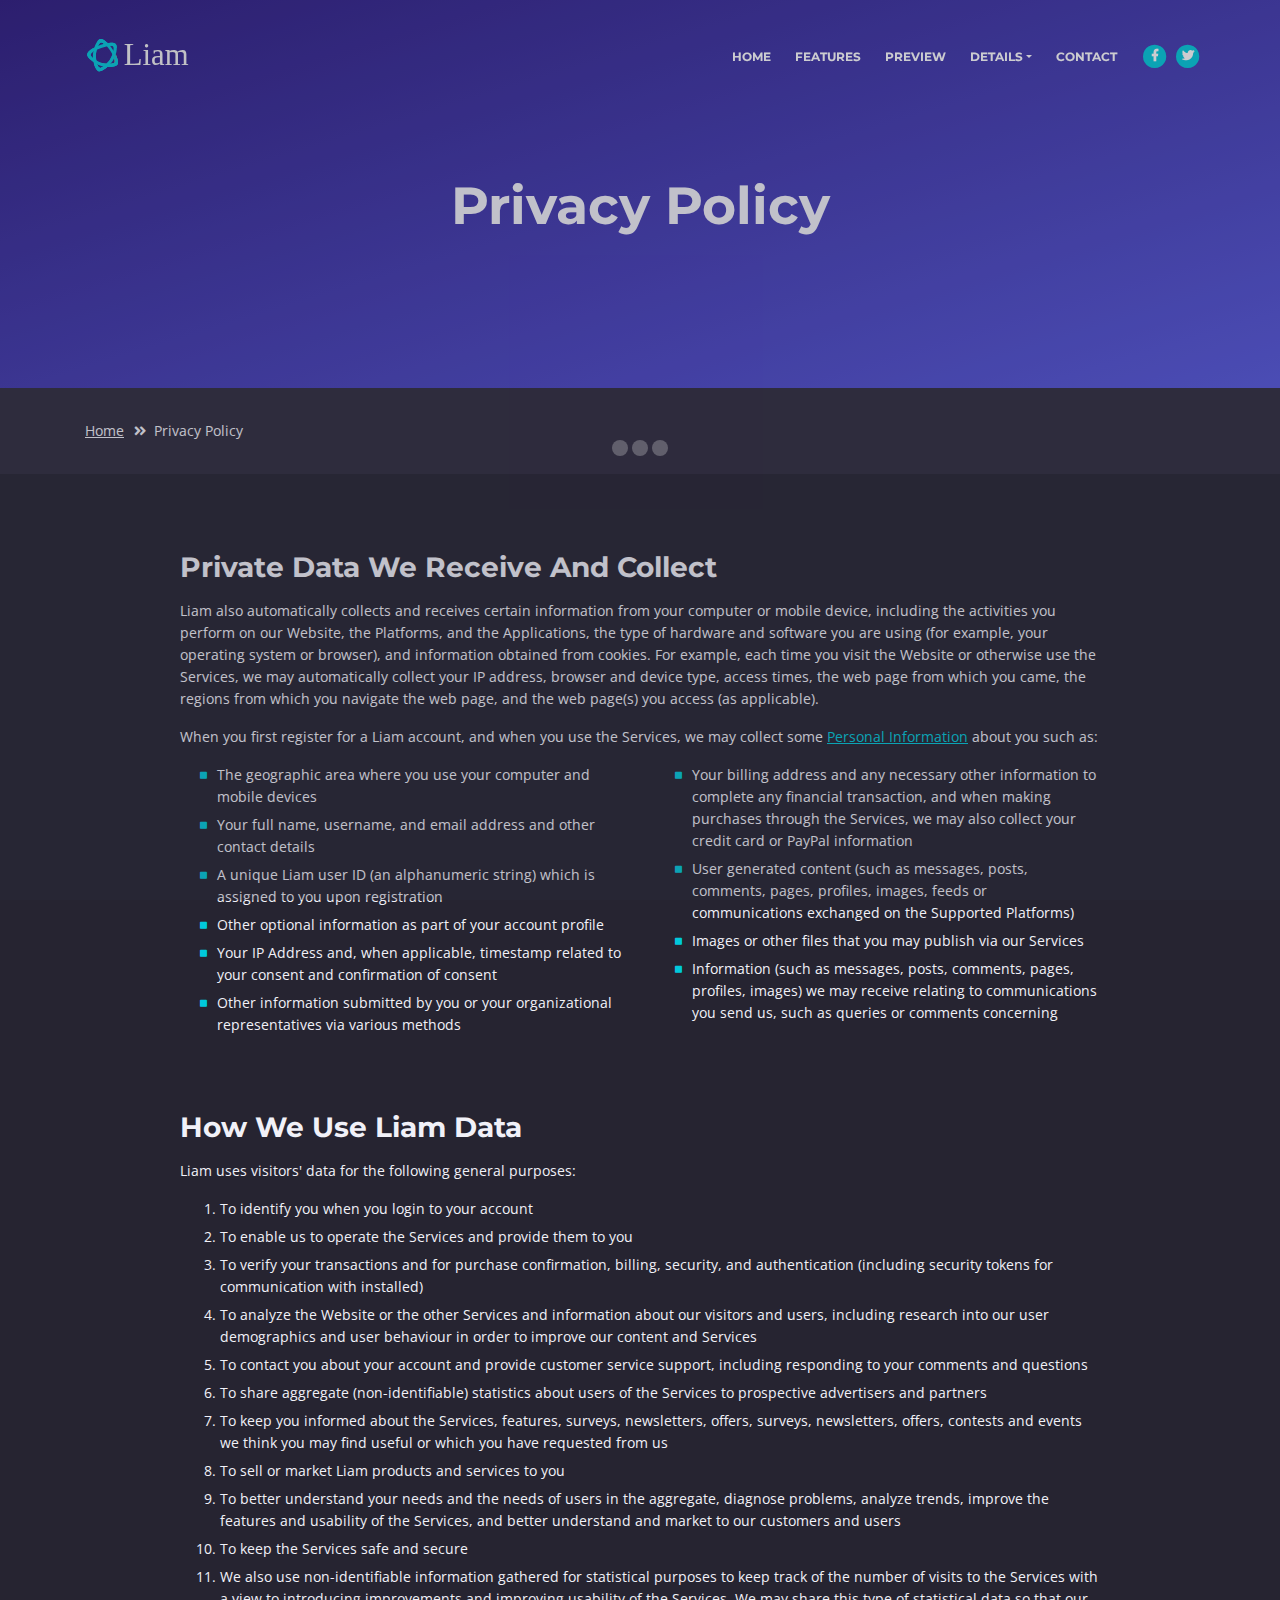
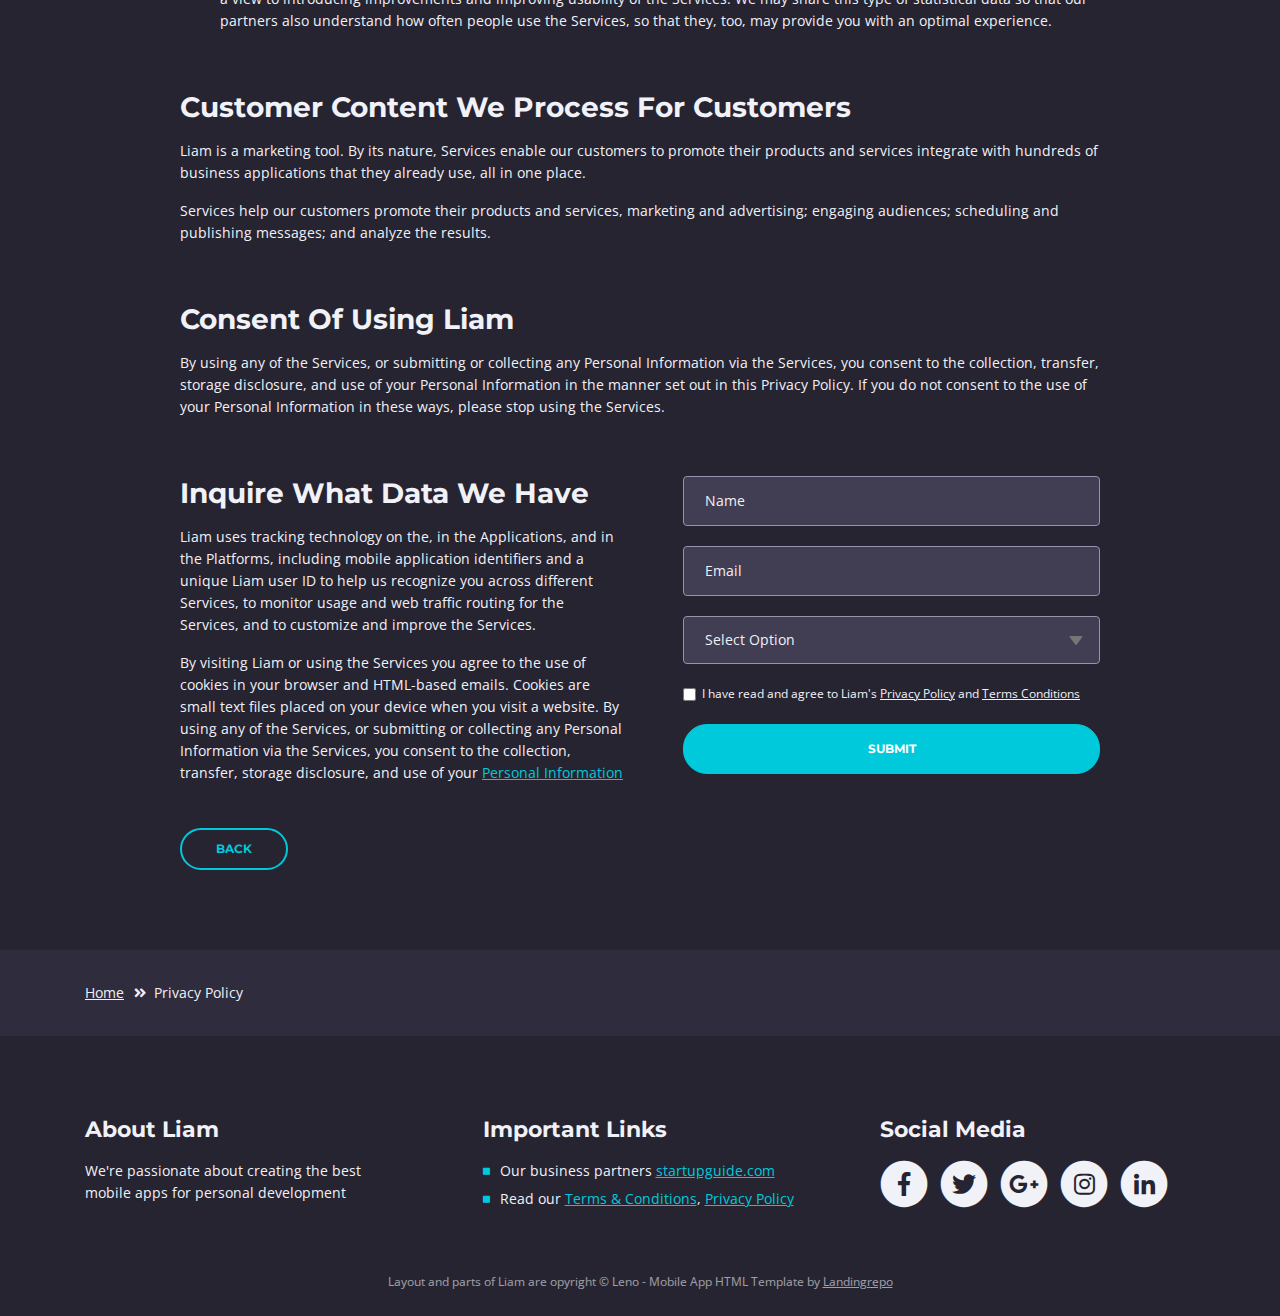
==== commit 05a95534: "CHANGE: adjusted the text of the privacy policy" ====
--- a/privacy-policy.html
+++ b/privacy-policy.html
@@ -1,389 +1,648 @@
 <!DOCTYPE html>
 <html lang="en">
-<head>
-    <meta charset="utf-8">
-    <meta name="viewport" content="width=device-width, initial-scale=1, shrink-to-fit=no">
-    
+  <head>
+    <meta charset="utf-8" />
+    <meta
+      name="viewport"
+      content="width=device-width, initial-scale=1, shrink-to-fit=no"
+    />
+
     <!-- SEO Meta Tags -->
-    <meta name="description" content="Free mobile app HTML landing page template to help you build a great online presence for your app which will convert visitors into users">
-    <meta name="author" content="Inovatik">
+    <meta
+      name="description"
+      content="Inteligent assistant to help you build a great online presence for your app which will convert visitors into users"
+    />
+    <meta name="author" content="Inovatik" />
 
     <!-- OG Meta Tags to improve the way the post looks when you share the page on LinkedIn, Facebook, Google+ -->
-	<meta property="og:site_name" content="" /> <!-- website name -->
-	<meta property="og:site" content="" /> <!-- website link -->
-	<meta property="og:title" content=""/> <!-- title shown in the actual shared post -->
-	<meta property="og:description" content="" /> <!-- description shown in the actual shared post -->
-	<meta property="og:image" content="" /> <!-- image link, make sure it's jpg -->
-	<meta property="og:url" content="" /> <!-- where do you want your post to link to -->
-	<meta property="og:type" content="article" />
+    <meta property="og:site_name" content="" />
+    <!-- website name -->
+    <meta property="og:site" content="" />
+    <!-- website link -->
+    <meta property="og:title" content="" />
+    <!-- title shown in the actual shared post -->
+    <meta property="og:description" content="" />
+    <!-- description shown in the actual shared post -->
+    <meta property="og:image" content="" />
+    <!-- image link, make sure it's jpg -->
+    <meta property="og:url" content="" />
+    <!-- where do you want your post to link to -->
+    <meta property="og:type" content="article" />
 
     <!-- Website Title -->
-    <title>Privacy Policy - Leno - Mobile App HTML Landing Page Template</title>
-    
+    <title>Privacy Policy - Liam - Mobile App HTML Template</title>
+
     <!-- Styles -->
-    <link href="https://fonts.googleapis.com/css?family=Open+Sans:300,300i,400,400i,600,600i,700,700i" rel="stylesheet">
-    <link href="https://fonts.googleapis.com/css?family=Montserrat:600,700" rel="stylesheet">
-    <link href="css/bootstrap.css" rel="stylesheet">
-    <link href="css/fontawesome-all.css" rel="stylesheet">
-    <link href="css/swiper.css" rel="stylesheet">
-	<link href="css/magnific-popup.css" rel="stylesheet">
-    <link href="css/styles.css" rel="stylesheet">
-	
-	<!-- Favicon  -->
-    <link rel="icon" href="images/favicon.png">
-</head>
-<body data-spy="scroll" data-target=".fixed-top">
-    
+    <link
+      href="https://fonts.googleapis.com/css?family=Open+Sans:300,300i,400,400i,600,600i,700,700i"
+      rel="stylesheet"
+    />
+    <link
+      href="https://fonts.googleapis.com/css?family=Montserrat:600,700"
+      rel="stylesheet"
+    />
+    <link href="css/bootstrap.css" rel="stylesheet" />
+    <link href="css/fontawesome-all.css" rel="stylesheet" />
+    <link href="css/swiper.css" rel="stylesheet" />
+    <link href="css/magnific-popup.css" rel="stylesheet" />
+    <link href="css/styles.css" rel="stylesheet" />
+
+    <!-- Favicon  -->
+    <link rel="icon" href="images/favicon.png" />
+  </head>
+  <body data-spy="scroll" data-target=".fixed-top">
     <!-- Preloader -->
-	<div class="spinner-wrapper">
-        <div class="spinner">
-            <div class="bounce1"></div>
-            <div class="bounce2"></div>
-            <div class="bounce3"></div>
-        </div>
+    <div class="spinner-wrapper">
+      <div class="spinner">
+        <div class="bounce1"></div>
+        <div class="bounce2"></div>
+        <div class="bounce3"></div>
+      </div>
     </div>
     <!-- end of preloader -->
-    
 
     <!-- Navigation -->
     <nav class="navbar navbar-expand-md navbar-dark navbar-custom fixed-top">
-        <!-- Text Logo - Use this if you don't have a graphic logo -->
-        <!-- <a class="navbar-brand logo-text page-scroll" href="index.html">Leno</a> -->
-
-        <!-- Image Logo -->
-        <a class="navbar-brand logo-image" href="index.html"><img src="images/logo.svg" alt="alternative"></a> 
-        
-        <!-- Mobile Menu Toggle Button -->
-        <button class="navbar-toggler" type="button" data-toggle="collapse" data-target="#navbarsExampleDefault" aria-controls="navbarsExampleDefault" aria-expanded="false" aria-label="Toggle navigation">
-            <span class="navbar-toggler-awesome fas fa-bars"></span>
-            <span class="navbar-toggler-awesome fas fa-times"></span>
-        </button>
-        <!-- end of mobile menu toggle button -->
-
-        <div class="collapse navbar-collapse" id="navbarsExampleDefault">
-            <ul class="navbar-nav ml-auto">
-                <li class="nav-item">
-                    <a class="nav-link page-scroll" href="index.html#header">HOME <span class="sr-only">(current)</span></a>
-                </li>
-                <li class="nav-item">
-                    <a class="nav-link page-scroll" href="index.html#features">FEATURES</a>
-                </li>
-                <li class="nav-item">
-                    <a class="nav-link page-scroll" href="index.html#preview">PREVIEW</a>
-                </li>
-
-                <!-- Dropdown Menu -->          
-                <li class="nav-item dropdown">
-                    <a class="nav-link dropdown-toggle page-scroll" href="index.html#details" id="navbarDropdown" role="button" aria-haspopup="true" aria-expanded="false">DETAILS</a>
-                    <div class="dropdown-menu" aria-labelledby="navbarDropdown">
-                        <a class="dropdown-item" href="terms-conditions.html"><span class="item-text">TERMS CONDITIONS</span></a>
-                        <div class="dropdown-items-divide-hr"></div>
-                        <a class="dropdown-item" href="privacy-policy.html"><span class="item-text">PRIVACY POLICY</span></a>
-                    </div>
-                </li>
-                <!-- end of dropdown menu -->
-
-                <li class="nav-item">
-                    <a class="nav-link page-scroll" href="index.html#contact">CONTACT</a>
-                </li>
-            </ul>
-            <span class="nav-item social-icons">
-                <span class="fa-stack">
-                    <a href="#your-link">
-                        <i class="fas fa-circle fa-stack-2x"></i>
-                        <i class="fab fa-facebook-f fa-stack-1x"></i>
-                    </a>
-                </span>
-                <span class="fa-stack">
-                    <a href="#your-link">
-                        <i class="fas fa-circle fa-stack-2x"></i>
-                        <i class="fab fa-twitter fa-stack-1x"></i>
-                    </a>
-                </span>
-            </span>
-        </div>
-    </nav> <!-- end of navbar -->
+      <!-- Text Logo - Use this if you don't have a graphic logo -->
+      <!-- <a class="navbar-brand logo-text page-scroll" href="index.html">Liam</a> -->
+
+      <!-- Image Logo -->
+      <a class="navbar-brand logo-image" href="index.html"
+        ><img src="images/logo.svg" alt="alternative"
+      /></a>
+
+      <!-- Mobile Menu Toggle Button -->
+      <button
+        class="navbar-toggler"
+        type="button"
+        data-toggle="collapse"
+        data-target="#navbarsExampleDefault"
+        aria-controls="navbarsExampleDefault"
+        aria-expanded="false"
+        aria-label="Toggle navigation"
+      >
+        <span class="navbar-toggler-awesome fas fa-bars"></span>
+        <span class="navbar-toggler-awesome fas fa-times"></span>
+      </button>
+      <!-- end of mobile menu toggle button -->
+
+      <div class="collapse navbar-collapse" id="navbarsExampleDefault">
+        <ul class="navbar-nav ml-auto">
+          <li class="nav-item">
+            <a class="nav-link page-scroll" href="index.html#header"
+              >HOME <span class="sr-only">(current)</span></a
+            >
+          </li>
+          <li class="nav-item">
+            <a class="nav-link page-scroll" href="index.html#features"
+              >FEATURES</a
+            >
+          </li>
+          <li class="nav-item">
+            <a class="nav-link page-scroll" href="index.html#preview"
+              >PREVIEW</a
+            >
+          </li>
+
+          <!-- Dropdown Menu -->
+          <li class="nav-item dropdown">
+            <a
+              class="nav-link dropdown-toggle page-scroll"
+              href="index.html#details"
+              id="navbarDropdown"
+              role="button"
+              aria-haspopup="true"
+              aria-expanded="false"
+              >DETAILS</a
+            >
+            <div class="dropdown-menu" aria-labelledby="navbarDropdown">
+              <a class="dropdown-item" href="terms-conditions.html"
+                ><span class="item-text">TERMS CONDITIONS</span></a
+              >
+              <div class="dropdown-items-divide-hr"></div>
+              <a class="dropdown-item" href="privacy-policy.html"
+                ><span class="item-text">PRIVACY POLICY</span></a
+              >
+            </div>
+          </li>
+          <!-- end of dropdown menu -->
+
+          <li class="nav-item">
+            <a class="nav-link page-scroll" href="index.html#contact"
+              >CONTACT</a
+            >
+          </li>
+        </ul>
+        <span class="nav-item social-icons">
+          <span class="fa-stack">
+            <a href="#your-link">
+              <i class="fas fa-circle fa-stack-2x"></i>
+              <i class="fab fa-facebook-f fa-stack-1x"></i>
+            </a>
+          </span>
+          <span class="fa-stack">
+            <a href="#your-link">
+              <i class="fas fa-circle fa-stack-2x"></i>
+              <i class="fab fa-twitter fa-stack-1x"></i>
+            </a>
+          </span>
+        </span>
+      </div>
+    </nav>
+    <!-- end of navbar -->
     <!-- end of navigation -->
-
 
     <!-- Header -->
     <header id="header" class="ex-header">
-        <div class="container">
-            <div class="row">
-                <div class="col-md-12">
-                    <h1>Privacy Policy</h1>
-                </div> <!-- end of col -->
-            </div> <!-- end of row -->
-        </div> <!-- end of container -->
-    </header> <!-- end of ex-header -->
+      <div class="container">
+        <div class="row">
+          <div class="col-md-12">
+            <h1>Privacy Policy</h1>
+          </div>
+          <!-- end of col -->
+        </div>
+        <!-- end of row -->
+      </div>
+      <!-- end of container -->
+    </header>
+    <!-- end of ex-header -->
     <!-- end of header -->
-
 
     <!-- Breadcrumbs -->
     <div class="ex-basic-1">
-        <div class="container">
-            <div class="row">
-                <div class="col-lg-12">
-                    <div class="breadcrumbs">
-                        <a href="index.html">Home</a><i class="fa fa-angle-double-right"></i><span>Privacy Policy</span>
-                    </div> <!-- end of breadcrumbs -->
-                </div> <!-- end of col -->
-            </div> <!-- end of row -->
-        </div> <!-- end of container -->
-    </div> <!-- end of ex-basic-1 -->
+      <div class="container">
+        <div class="row">
+          <div class="col-lg-12">
+            <div class="breadcrumbs">
+              <a href="index.html">Home</a
+              ><i class="fa fa-angle-double-right"></i
+              ><span>Privacy Policy</span>
+            </div>
+            <!-- end of breadcrumbs -->
+          </div>
+          <!-- end of col -->
+        </div>
+        <!-- end of row -->
+      </div>
+      <!-- end of container -->
+    </div>
+    <!-- end of ex-basic-1 -->
     <!-- end of breadcrumbs -->
-
 
     <!-- Privacy Content -->
     <div class="ex-basic-2">
-        <div class="container">
+      <div class="container">
+        <div class="row">
+          <div class="col-lg-10 offset-lg-1">
+            <div class="text-container">
+              <h3>Private Data We Receive And Collect</h3>
+              <p>
+                Liam also automatically collects and receives certain
+                information from your computer or mobile device, including the
+                activities you perform on our Website, the Platforms, and the
+                Applications, the type of hardware and software you are using
+                (for example, your operating system or browser), and information
+                obtained from cookies. For example, each time you visit the
+                Website or otherwise use the Services, we may automatically
+                collect your IP address, browser and device type, access times,
+                the web page from which you came, the regions from which you
+                navigate the web page, and the web page(s) you access (as
+                applicable).
+              </p>
+              <p>
+                When you first register for a Liam account, and when you use the
+                Services, we may collect some
+                <a class="turquoise" href="#your-link">Personal Information</a>
+                about you such as:
+              </p>
+              <div class="row">
+                <div class="col-md-6">
+                  <ul class="list-unstyled li-space-lg indent">
+                    <li class="media">
+                      <i class="fas fa-square"></i>
+                      <div class="media-body">
+                        The geographic area where you use your computer and
+                        mobile devices
+                      </div>
+                    </li>
+                    <li class="media">
+                      <i class="fas fa-square"></i>
+                      <div class="media-body">
+                        Your full name, username, and email address and other
+                        contact details
+                      </div>
+                    </li>
+                    <li class="media">
+                      <i class="fas fa-square"></i>
+                      <div class="media-body">
+                        A unique Liam user ID (an alphanumeric string) which is
+                        assigned to you upon registration
+                      </div>
+                    </li>
+                    <li class="media">
+                      <i class="fas fa-square"></i>
+                      <div class="media-body">
+                        Other optional information as part of your account
+                        profile
+                      </div>
+                    </li>
+                    <li class="media">
+                      <i class="fas fa-square"></i>
+                      <div class="media-body">
+                        Your IP Address and, when applicable, timestamp related
+                        to your consent and confirmation of consent
+                      </div>
+                    </li>
+                    <li class="media">
+                      <i class="fas fa-square"></i>
+                      <div class="media-body">
+                        Other information submitted by you or your
+                        organizational representatives via various methods
+                      </div>
+                    </li>
+                  </ul>
+                </div>
+                <!-- end of col -->
+
+                <div class="col-md-6">
+                  <ul class="list-unstyled li-space-lg indent">
+                    <li class="media">
+                      <i class="fas fa-square"></i>
+                      <div class="media-body">
+                        Your billing address and any necessary other information
+                        to complete any financial transaction, and when making
+                        purchases through the Services, we may also collect your
+                        credit card or PayPal information
+                      </div>
+                    </li>
+                    <li class="media">
+                      <i class="fas fa-square"></i>
+                      <div class="media-body">
+                        User generated content (such as messages, posts,
+                        comments, pages, profiles, images, feeds or
+                        communications exchanged on the Supported Platforms)
+                      </div>
+                    </li>
+                    <li class="media">
+                      <i class="fas fa-square"></i>
+                      <div class="media-body">
+                        Images or other files that you may publish via our
+                        Services
+                      </div>
+                    </li>
+                    <li class="media">
+                      <i class="fas fa-square"></i>
+                      <div class="media-body">
+                        Information (such as messages, posts, comments, pages,
+                        profiles, images) we may receive relating to
+                        communications you send us, such as queries or comments
+                        concerning
+                      </div>
+                    </li>
+                  </ul>
+                </div>
+                <!-- end of col -->
+              </div>
+              <!-- end of row -->
+            </div>
+            <!-- end of text-container-->
+
+            <div class="text-container">
+              <h3>How We Use Liam Data</h3>
+              <p>
+                Liam uses visitors' data for the following general purposes:
+              </p>
+              <ol class="li-space-lg">
+                <li>To identify you when you login to your account</li>
+                <li>
+                  To enable us to operate the Services and provide them to you
+                </li>
+                <li>
+                  To verify your transactions and for purchase confirmation,
+                  billing, security, and authentication (including security
+                  tokens for communication with installed)
+                </li>
+                <li>
+                  To analyze the Website or the other Services and information
+                  about our visitors and users, including research into our user
+                  demographics and user behaviour in order to improve our
+                  content and Services
+                </li>
+                <li>
+                  To contact you about your account and provide customer service
+                  support, including responding to your comments and questions
+                </li>
+                <li>
+                  To share aggregate (non-identifiable) statistics about users
+                  of the Services to prospective advertisers and partners
+                </li>
+                <li>
+                  To keep you informed about the Services, features, surveys,
+                  newsletters, offers, surveys, newsletters, offers, contests
+                  and events we think you may find useful or which you have
+                  requested from us
+                </li>
+                <li>To sell or market Liam products and services to you</li>
+                <li>
+                  To better understand your needs and the needs of users in the
+                  aggregate, diagnose problems, analyze trends, improve the
+                  features and usability of the Services, and better understand
+                  and market to our customers and users
+                </li>
+                <li>To keep the Services safe and secure</li>
+                <li>
+                  We also use non-identifiable information gathered for
+                  statistical purposes to keep track of the number of visits to
+                  the Services with a view to introducing improvements and
+                  improving usability of the Services. We may share this type of
+                  statistical data so that our partners also understand how
+                  often people use the Services, so that they, too, may provide
+                  you with an optimal experience.
+                </li>
+              </ol>
+            </div>
+            <!-- end of text-container -->
+
+            <div class="text-container">
+              <h3>Customer Content We Process For Customers</h3>
+              <p>
+                Liam is a marketing tool. By its nature, Services enable our
+                customers to promote their products and services integrate with
+                hundreds of business applications that they already use, all in
+                one place.
+              </p>
+              <p>
+                Services help our customers promote their products and services,
+                marketing and advertising; engaging audiences; scheduling and
+                publishing messages; and analyze the results.
+              </p>
+            </div>
+            <!-- end of text container -->
+
+            <div class="text-container">
+              <h3>Consent Of Using Liam</h3>
+              <p class="mb-5">
+                By using any of the Services, or submitting or collecting any
+                Personal Information via the Services, you consent to the
+                collection, transfer, storage disclosure, and use of your
+                Personal Information in the manner set out in this Privacy
+                Policy. If you do not consent to the use of your Personal
+                Information in these ways, please stop using the Services.
+              </p>
+            </div>
+            <!-- end of text-container -->
+
             <div class="row">
-                <div class="col-lg-10 offset-lg-1">
-                    <div class="text-container">
-                        <h3>Private Data We Receive And Collect</h3>
-                        <p>Leno also automatically collects and receives certain information from your computer or mobile device, including the activities you perform on our Website, the Platforms, and the Applications, the type of hardware and software you are using (for example, your operating system or browser), and information obtained from cookies. For example, each time you visit the Website or otherwise use the Services, we automatically collect your IP address, browser and device type, access times, the web page from which you came, the regions from which you navigate the web page, and the web page(s) you access (as applicable).</p>
-                        <p>When you first register for a Leno account, and when you use the Services, we collect some <a class="turquoise" href="#your-link">Personal Information</a> about you such as:</p>
-                        <div class="row">
-                            <div class="col-md-6">
-                                <ul class="list-unstyled li-space-lg indent">
-                                    <li class="media">
-                                        <i class="fas fa-square"></i>
-                                        <div class="media-body">The geographic area where you use your computer and mobile devices</div>
-                                    </li>
-                                    <li class="media">
-                                        <i class="fas fa-square"></i>
-                                        <div class="media-body">Your full name, username, and email address and other contact details</div>
-                                    </li>
-                                    <li class="media">
-                                        <i class="fas fa-square"></i>
-                                        <div class="media-body">A unique Leno user ID (an alphanumeric string) which is assigned to you upon registration</div>
-                                    </li>
-                                    <li class="media">
-                                        <i class="fas fa-square"></i>
-                                        <div class="media-body">Other optional information as part of your account profile</div>
-                                    </li>
-                                    <li class="media">
-                                        <i class="fas fa-square"></i>
-                                        <div class="media-body">Your IP Address and, when applicable, timestamp related to your consent and confirmation of consent</div>
-                                    </li>
-                                    <li class="media">
-                                        <i class="fas fa-square"></i>
-                                        <div class="media-body">Other information submitted by you or your organizational representatives via various methods</div>
-                                    </li>
-                                </ul>
-                            </div> <!-- end of col -->
-
-                            <div class="col-md-6">
-                                <ul class="list-unstyled li-space-lg indent">
-                                    <li class="media">
-                                        <i class="fas fa-square"></i>
-                                        <div class="media-body">Your billing address and any necessary other information to complete any financial transaction, and when making purchases through the Services, we may also collect your credit card or PayPal information</div>
-                                    </li>
-                                    <li class="media">
-                                        <i class="fas fa-square"></i>
-                                        <div class="media-body">User generated content (such as messages, posts, comments, pages, profiles, images, feeds or communications exchanged on the Supported Platforms)</div>
-                                    </li>
-                                    <li class="media">
-                                        <i class="fas fa-square"></i>
-                                        <div class="media-body">Images or other files that you may publish via our Services</div>
-                                    </li>
-                                    <li class="media">
-                                        <i class="fas fa-square"></i>
-                                        <div class="media-body">Information (such as messages, posts, comments, pages, profiles, images) we may receive relating to communications you send us, such as queries or comments concerning</div>
-                                    </li>
-                                </ul>
-                            </div> <!-- end of col -->
-                        </div> <!-- end of row -->
-                    </div> <!-- end of text-container-->
-                    
-                    <div class="text-container">
-                        <h3>How We Use Leno Landing Page Data</h3>
-                        <p>Leno SaaS Landing Page Template uses visitors' data for the following general purposes:</p>
-                        <ol class="li-space-lg">
-                            <li>To identify you when you login to your account</li>
-                            <li>To enable us to operate the Services and provide them to you</li>
-                            <li>To verify your transactions and for purchase confirmation, billing, security, and authentication (including security tokens for communication with installed)</li>
-                            <li>To analyze the Website or the other Services and information about our visitors and users, including research into our user demographics and user behaviour in order to improve our content and Services</li>
-                            <li>To contact you about your account and provide customer service support, including responding to your comments and questions</li>
-                            <li>To share aggregate (non-identifiable) statistics about users of the Services to prospective advertisers and partners</li>
-                            <li>To keep you informed about the Services, features, surveys, newsletters, offers, surveys, newsletters, offers, contests and events we think you may find useful or which you have requested from us</li>
-                            <li>To sell or market Leno Landing Page products and services to you</li>
-                            <li>To better understand your needs and the needs of users in the aggregate, diagnose problems, analyze trends, improve the features and usability of the Services, and better understand and market to our customers and users</li>
-                            <li>To keep the Services safe and secure</li>
-                            <li>We also use non-identifiable information gathered for statistical purposes to keep track of the number of visits to the Services with a view to introducing improvements and improving usability of the Services. We may share this type of statistical data so that our partners also understand how often people use the Services, so that they, too, may provide you with an optimal experience.</li>
-                        </ol>
-                    </div> <!-- end of text-container -->
-
-                    <div class="text-container">
-                        <h3>Customer Content We Process For Customers</h3>
-                        <p>Leno is a HTML landing page template tool. By its nature, Services enable our customers to promote their products and services integrate with hundreds of business applications that they already use, all in one place.</p>
-                        <p>Services help our customers promote their products and services, marketing and advertising; engaging audiences; scheduling and publishing messages; and analyze the results.</p>
-                    </div> <!-- end of text container -->
-
-                    <div class="text-container">
-                        <h3>Consent Of Using Leno Landing Page</h3>
-					    <p class="mb-5">By using any of the Services, or submitting or collecting any Personal Information via the Services, you consent to the collection, transfer, storage disclosure, and use of your Personal Information in the manner set out in this Privacy Policy. If you do not consent to the use of your Personal Information in these ways, please stop using the Services.</p>
-                    </div> <!-- end of text-container -->
-                                       
-                    <div class="row">
-                        <div class="col-md-6">
-                            <div class="text-container last">
-                                <h3>Inquire What Data We Have</h3>
-                                <p>Leno Landing Page uses tracking technology on the landing page, in the Applications, and in the Platforms, including mobile application identifiers and a unique Leno user ID to help us recognize you across different Services, to monitor usage and web traffic routing for the Services, and to customize and improve the Services.</p>
-                                <p> By visiting Leno or using the Services you agree to the use of cookies in your browser and HTML-based emails. Cookies are small text files placed on your device when you visit a website. By using any of the Services, or submitting or collecting any Personal Information via the Services, you consent to the collection, transfer, storage disclosure, and use of your <a class="turquoise" href="#your-link">Personal Information</a></p>
-                            </div> <!-- end of text container -->
-                        </div> <!-- end of col-->
-                        <div class="col-md-6">
-
-                            <!-- Privacy Form -->
-                            <div class="form-container">
-                                <form id="privacyForm" data-toggle="validator" data-focus="false">
-                                    <div class="form-group">
-                                        <input type="text" class="form-control-input" id="pname" required>
-                                        <label class="label-control" for="pname">Name</label>
-                                        <div class="help-block with-errors"></div>
-                                    </div>
-                                    <div class="form-group">
-                                        <input type="email" class="form-control-input" id="pemail" required>
-                                        <label class="label-control" for="pemail">Email</label>
-                                        <div class="help-block with-errors"></div>
-                                    </div>
-                                    <div class="form-group">
-                                        <select class="form-control-select" id="pselect" required>
-                                            <option class="select-option" value="" disabled selected>Select Option</option>
-                                            <option class="select-option" value="Delete data">Delete my data</option>
-                                            <option class="select-option" value="Show me data">Show me my data</option>
-                                        </select>
-                                        <div class="help-block with-errors"></div>
-                                    </div>
-                                    <div class="form-group checkbox">
-                                        <input type="checkbox" id="pterms" value="Agreed-to-Terms" required>I have read and agree to Leno's <a href="privacy-policy.html">Privacy Policy</a> and <a href="terms-conditions.html">Terms Conditions</a>
-                                        <div class="help-block with-errors"></div>
-                                    </div>
-                                    <div class="form-group">
-                                        <button type="submit" class="form-control-submit-button">SUBMIT</button>
-                                    </div>
-                                    <div class="form-message">
-                                        <div id="pmsgSubmit" class="h3 text-center hidden"></div>
-                                    </div>
-                                </form>
-                            </div> <!-- end of form container -->
-                            <!-- end of privacy form -->
-
-                        </div> <!-- end of col--> 
-                    </div> <!-- end of row -->
-                    <a class="btn-outline-reg back" href="index.html">BACK</a>
-                </div> <!-- end of col-->
-            </div> <!-- end of row -->
-        </div> <!-- end of container -->
-    </div> <!-- end of ex-basic-2 -->
+              <div class="col-md-6">
+                <div class="text-container last">
+                  <h3>Inquire What Data We Have</h3>
+                  <p>
+                    Liam uses tracking technology on the, in the Applications,
+                    and in the Platforms, including mobile application
+                    identifiers and a unique Liam user ID to help us recognize
+                    you across different Services, to monitor usage and web
+                    traffic routing for the Services, and to customize and
+                    improve the Services.
+                  </p>
+                  <p>
+                    By visiting Liam or using the Services you agree to the use
+                    of cookies in your browser and HTML-based emails. Cookies
+                    are small text files placed on your device when you visit a
+                    website. By using any of the Services, or submitting or
+                    collecting any Personal Information via the Services, you
+                    consent to the collection, transfer, storage disclosure, and
+                    use of your
+                    <a class="turquoise" href="#your-link"
+                      >Personal Information</a
+                    >
+                  </p>
+                </div>
+                <!-- end of text container -->
+              </div>
+              <!-- end of col-->
+              <div class="col-md-6">
+                <!-- Privacy Form -->
+                <div class="form-container">
+                  <form
+                    id="privacyForm"
+                    data-toggle="validator"
+                    data-focus="false"
+                  >
+                    <div class="form-group">
+                      <input
+                        type="text"
+                        class="form-control-input"
+                        id="pname"
+                        required
+                      />
+                      <label class="label-control" for="pname">Name</label>
+                      <div class="help-block with-errors"></div>
+                    </div>
+                    <div class="form-group">
+                      <input
+                        type="email"
+                        class="form-control-input"
+                        id="pemail"
+                        required
+                      />
+                      <label class="label-control" for="pemail">Email</label>
+                      <div class="help-block with-errors"></div>
+                    </div>
+                    <div class="form-group">
+                      <select class="form-control-select" id="pselect" required>
+                        <option class="select-option" value="" disabled selected
+                          >Select Option</option
+                        >
+                        <option class="select-option" value="Delete data"
+                          >Delete my data</option
+                        >
+                        <option class="select-option" value="Show me data"
+                          >Show me my data</option
+                        >
+                      </select>
+                      <div class="help-block with-errors"></div>
+                    </div>
+                    <div class="form-group checkbox">
+                      <input
+                        type="checkbox"
+                        id="pterms"
+                        value="Agreed-to-Terms"
+                        required
+                      />I have read and agree to Liam's
+                      <a href="privacy-policy.html">Privacy Policy</a> and
+                      <a href="terms-conditions.html">Terms Conditions</a>
+                      <div class="help-block with-errors"></div>
+                    </div>
+                    <div class="form-group">
+                      <button type="submit" class="form-control-submit-button">
+                        SUBMIT
+                      </button>
+                    </div>
+                    <div class="form-message">
+                      <div id="pmsgSubmit" class="h3 text-center hidden"></div>
+                    </div>
+                  </form>
+                </div>
+                <!-- end of form container -->
+                <!-- end of privacy form -->
+              </div>
+              <!-- end of col-->
+            </div>
+            <!-- end of row -->
+            <a class="btn-outline-reg back" href="index.html">BACK</a>
+          </div>
+          <!-- end of col-->
+        </div>
+        <!-- end of row -->
+      </div>
+      <!-- end of container -->
+    </div>
+    <!-- end of ex-basic-2 -->
     <!-- end of privacy content -->
-
 
     <!-- Breadcrumbs -->
     <div class="ex-basic-1">
-        <div class="container">
-            <div class="row">
-                <div class="col-lg-12">
-                    <div class="breadcrumbs">
-                        <a href="index.html">Home</a><i class="fa fa-angle-double-right"></i><span>Privacy Policy</span>
-                    </div> <!-- end of breadcrumbs -->
-                </div> <!-- end of col -->
-            </div> <!-- end of row -->
-        </div> <!-- end of container -->
-    </div> <!-- end of ex-basic-1 -->
+      <div class="container">
+        <div class="row">
+          <div class="col-lg-12">
+            <div class="breadcrumbs">
+              <a href="index.html">Home</a
+              ><i class="fa fa-angle-double-right"></i
+              ><span>Privacy Policy</span>
+            </div>
+            <!-- end of breadcrumbs -->
+          </div>
+          <!-- end of col -->
+        </div>
+        <!-- end of row -->
+      </div>
+      <!-- end of container -->
+    </div>
+    <!-- end of ex-basic-1 -->
     <!-- end of breadcrumbs -->
 
-    
     <!-- Footer -->
     <div class="footer">
-        <div class="container">
-            <div class="row">
-                <div class="col-md-4">
-                    <div class="footer-col">
-                        <h4>About Leno</h4>
-                        <p>We're passionate about creating the best mobile apps for personal development</p>
-                    </div>
-                </div> <!-- end of col -->
-                <div class="col-md-4">
-                    <div class="footer-col middle">
-                        <h4>Important Links</h4>
-                        <ul class="list-unstyled li-space-lg">
-                            <li class="media">
-                                <i class="fas fa-square"></i>
-                                <div class="media-body">Our business partners <a class="turquoise" href="#your-link">startupguide.com</a></div>
-                            </li>
-                            <li class="media">
-                                <i class="fas fa-square"></i>
-                                <div class="media-body">Read our <a class="turquoise" href="terms-conditions.html">Terms & Conditions</a>, <a class="turquoise" href="privacy-policy.html">Privacy Policy</a></div>
-                            </li>
-                        </ul>
-                    </div>
-                </div> <!-- end of col -->
-                <div class="col-md-4">
-                    <div class="footer-col last">
-                        <h4>Social Media</h4>
-                        <span class="fa-stack">
-                            <a href="#your-link">
-                                <i class="fas fa-circle fa-stack-2x"></i>
-                                <i class="fab fa-facebook-f fa-stack-1x"></i>
-                            </a>
-                        </span>
-                        <span class="fa-stack">
-                            <a href="#your-link">
-                                <i class="fas fa-circle fa-stack-2x"></i>
-                                <i class="fab fa-twitter fa-stack-1x"></i>
-                            </a>
-                        </span>
-                        <span class="fa-stack">
-                            <a href="#your-link">
-                                <i class="fas fa-circle fa-stack-2x"></i>
-                                <i class="fab fa-google-plus-g fa-stack-1x"></i>
-                            </a>
-                        </span>
-                        <span class="fa-stack">
-                            <a href="#your-link">
-                                <i class="fas fa-circle fa-stack-2x"></i>
-                                <i class="fab fa-instagram fa-stack-1x"></i>
-                            </a>
-                        </span>
-                        <span class="fa-stack">
-                            <a href="#your-link">
-                                <i class="fas fa-circle fa-stack-2x"></i>
-                                <i class="fab fa-linkedin-in fa-stack-1x"></i>
-                            </a>
-                        </span>
-                    </div> 
-                </div> <!-- end of col -->
-            </div> <!-- end of row -->
-        </div> <!-- end of container -->
-    </div> <!-- end of footer -->  
+      <div class="container">
+        <div class="row">
+          <div class="col-md-4">
+            <div class="footer-col">
+              <h4>About Liam</h4>
+              <p>
+                We're passionate about creating the best mobile apps for
+                personal development
+              </p>
+            </div>
+          </div>
+          <!-- end of col -->
+          <div class="col-md-4">
+            <div class="footer-col middle">
+              <h4>Important Links</h4>
+              <ul class="list-unstyled li-space-lg">
+                <li class="media">
+                  <i class="fas fa-square"></i>
+                  <div class="media-body">
+                    Our business partners
+                    <a class="turquoise" href="#your-link">startupguide.com</a>
+                  </div>
+                </li>
+                <li class="media">
+                  <i class="fas fa-square"></i>
+                  <div class="media-body">
+                    Read our
+                    <a class="turquoise" href="terms-conditions.html"
+                      >Terms & Conditions</a
+                    >,
+                    <a class="turquoise" href="privacy-policy.html"
+                      >Privacy Policy</a
+                    >
+                  </div>
+                </li>
+              </ul>
+            </div>
+          </div>
+          <!-- end of col -->
+          <div class="col-md-4">
+            <div class="footer-col last">
+              <h4>Social Media</h4>
+              <span class="fa-stack">
+                <a href="#your-link">
+                  <i class="fas fa-circle fa-stack-2x"></i>
+                  <i class="fab fa-facebook-f fa-stack-1x"></i>
+                </a>
+              </span>
+              <span class="fa-stack">
+                <a href="#your-link">
+                  <i class="fas fa-circle fa-stack-2x"></i>
+                  <i class="fab fa-twitter fa-stack-1x"></i>
+                </a>
+              </span>
+              <span class="fa-stack">
+                <a href="#your-link">
+                  <i class="fas fa-circle fa-stack-2x"></i>
+                  <i class="fab fa-google-plus-g fa-stack-1x"></i>
+                </a>
+              </span>
+              <span class="fa-stack">
+                <a href="#your-link">
+                  <i class="fas fa-circle fa-stack-2x"></i>
+                  <i class="fab fa-instagram fa-stack-1x"></i>
+                </a>
+              </span>
+              <span class="fa-stack">
+                <a href="#your-link">
+                  <i class="fas fa-circle fa-stack-2x"></i>
+                  <i class="fab fa-linkedin-in fa-stack-1x"></i>
+                </a>
+              </span>
+            </div>
+          </div>
+          <!-- end of col -->
+        </div>
+        <!-- end of row -->
+      </div>
+      <!-- end of container -->
+    </div>
     <!-- end of footer -->
-
+    <!-- end of footer -->
 
     <!-- Copyright -->
     <div class="copyright">
-        <div class="container">
-            <div class="row">
-                <div class="col-lg-12">
-                    <p class="p-small">Copyright © Leno - Mobile App HTML Landing Page Template by <a href="https://landingrepo.com">Landingrepo</a></p>
-                </div> <!-- end of col -->
-            </div> <!-- enf of row -->
-        </div> <!-- end of container -->
-    </div> <!-- end of copyright --> 
+      <div class="container">
+        <div class="row">
+          <div class="col-lg-12">
+            <p class="p-small">
+              Layout and parts of Liam are opyright © Leno - Mobile App HTML
+              Template by <a href="https://landingrepo.com">Landingrepo</a>
+            </p>
+          </div>
+          <!-- end of col -->
+        </div>
+        <!-- enf of row -->
+      </div>
+      <!-- end of container -->
+    </div>
     <!-- end of copyright -->
-
-	
+    <!-- end of copyright -->
+
     <!-- Scripts -->
-    <script src="js/jquery.min.js"></script> <!-- jQuery for Bootstrap's JavaScript plugins -->
-    <script src="js/popper.min.js"></script> <!-- Popper tooltip library for Bootstrap -->
-    <script src="js/bootstrap.min.js"></script> <!-- Bootstrap framework -->
-    <script src="js/jquery.easing.min.js"></script> <!-- jQuery Easing for smooth scrolling between anchors -->
-    <script src="js/swiper.min.js"></script> <!-- Swiper for image and text sliders -->
-    <script src="js/jquery.magnific-popup.js"></script> <!-- Magnific Popup for lightboxes -->
-    <script src="js/morphext.min.js"></script> <!-- Morphtext rotating text in the header -->
-    <script src="js/validator.min.js"></script> <!-- Validator.js - Bootstrap plugin that validates forms -->
-    <script src="js/scripts.js"></script> <!-- Custom scripts -->
-    
-</body>
-</html>+    <script src="js/jquery.min.js"></script>
+    <!-- jQuery for Bootstrap's JavaScript plugins -->
+    <script src="js/popper.min.js"></script>
+    <!-- Popper tooltip library for Bootstrap -->
+    <script src="js/bootstrap.min.js"></script>
+    <!-- Bootstrap framework -->
+    <script src="js/jquery.easing.min.js"></script>
+    <!-- jQuery Easing for smooth scrolling between anchors -->
+    <script src="js/swiper.min.js"></script>
+    <!-- Swiper for image and text sliders -->
+    <script src="js/jquery.magnific-popup.js"></script>
+    <!-- Magnific Popup for lightboxes -->
+    <script src="js/morphext.min.js"></script>
+    <!-- Morphtext rotating text in the header -->
+    <script src="js/validator.min.js"></script>
+    <!-- Validator.js - Bootstrap plugin that validates forms -->
+    <script src="js/scripts.js"></script>
+    <!-- Custom scripts -->
+  </body>
+</html>
--- a/css/styles.css
+++ b/css/styles.css
@@ -75,6 +75,9 @@
 	padding-left: 1.25rem;
 }
 
+.hidden {
+	display: none;
+}
 h1 {
 	color: #f1f1f8;
 	font: 700 2.5rem/2.875rem "Montserrat", sans-serif;
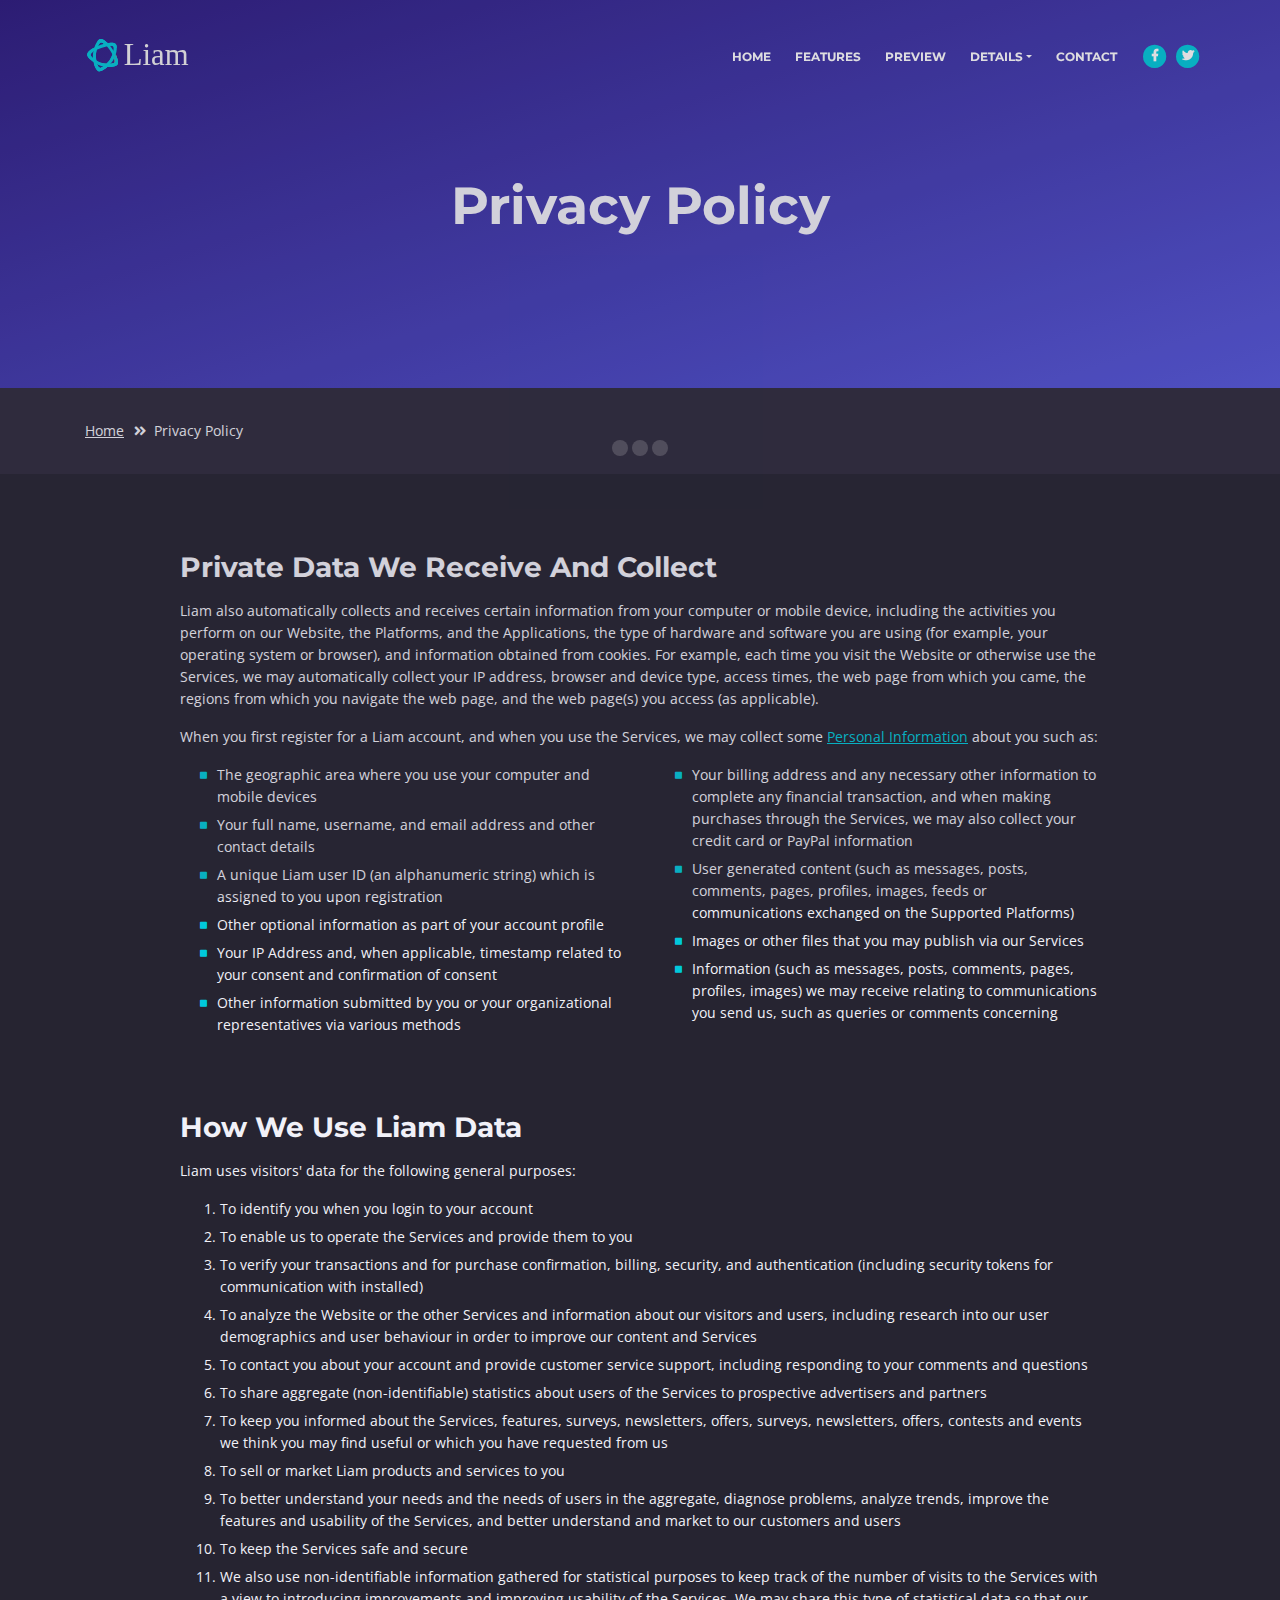
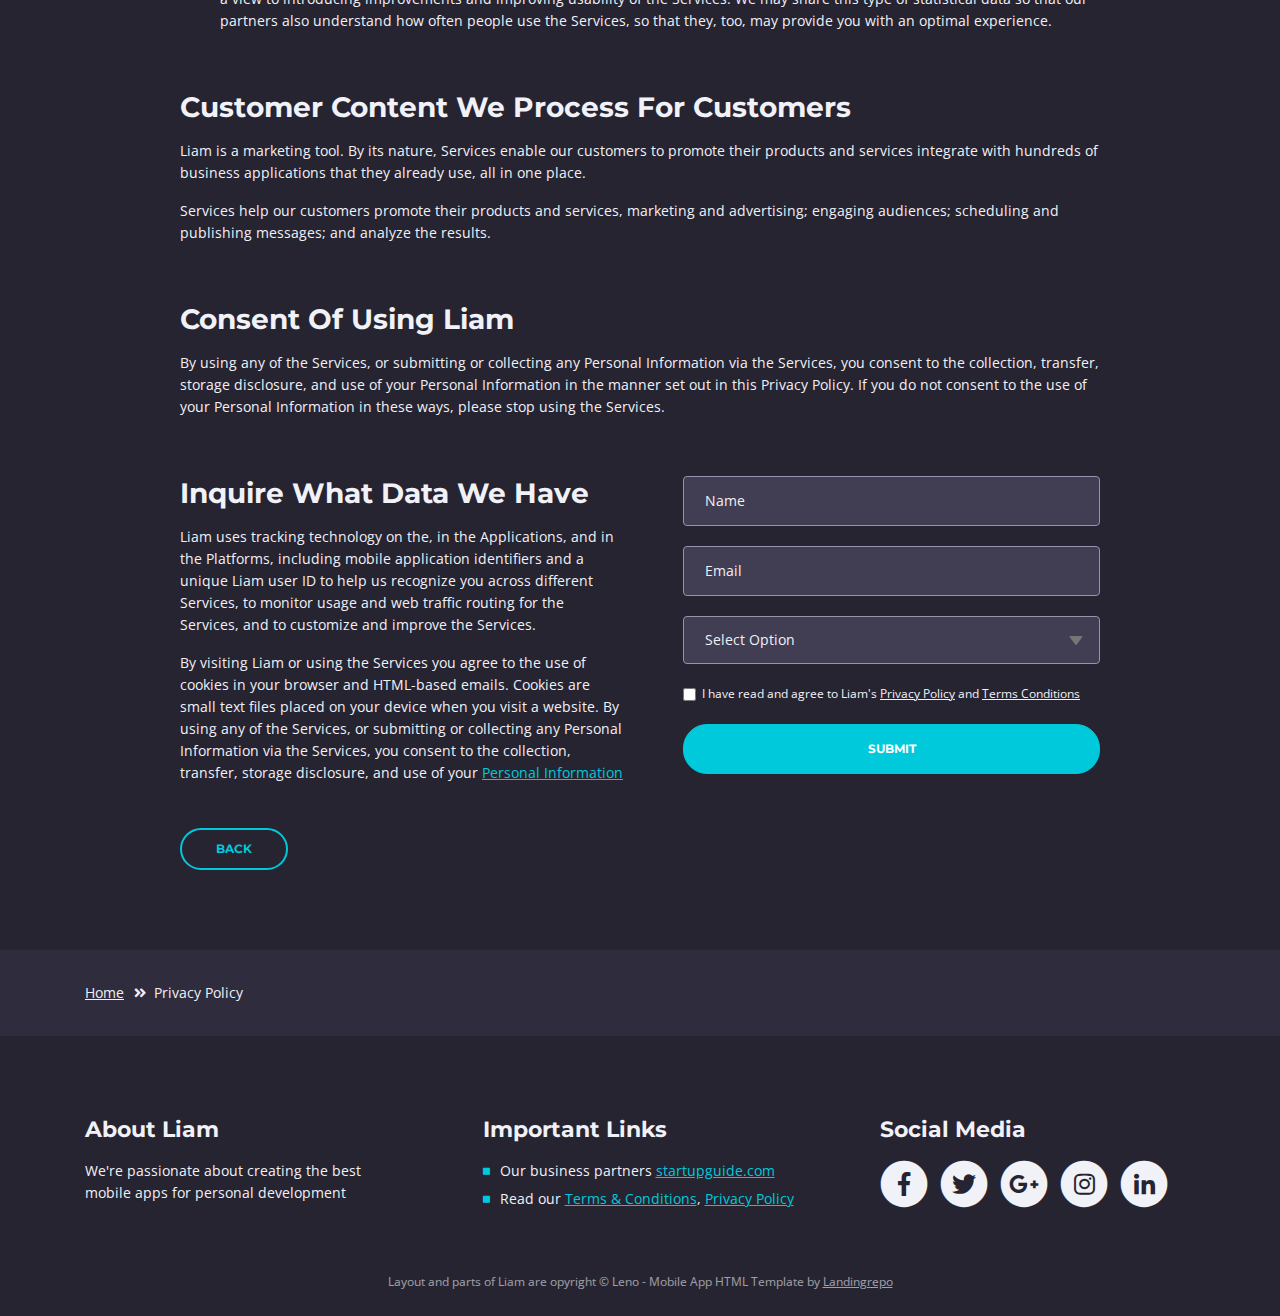
==== commit 711bef8b: "CHANGE: updated the privacy policy and terms page" ====
--- a/privacy-policy.html
+++ b/privacy-policy.html
@@ -30,7 +30,7 @@
     <meta property="og:type" content="article" />
 
     <!-- Website Title -->
-    <title>Privacy Policy - Liam - Mobile App HTML Template</title>
+    <title>Privacy Policy - Liam - Marketing Intelligent Assistant</title>
 
     <!-- Styles -->
     <link
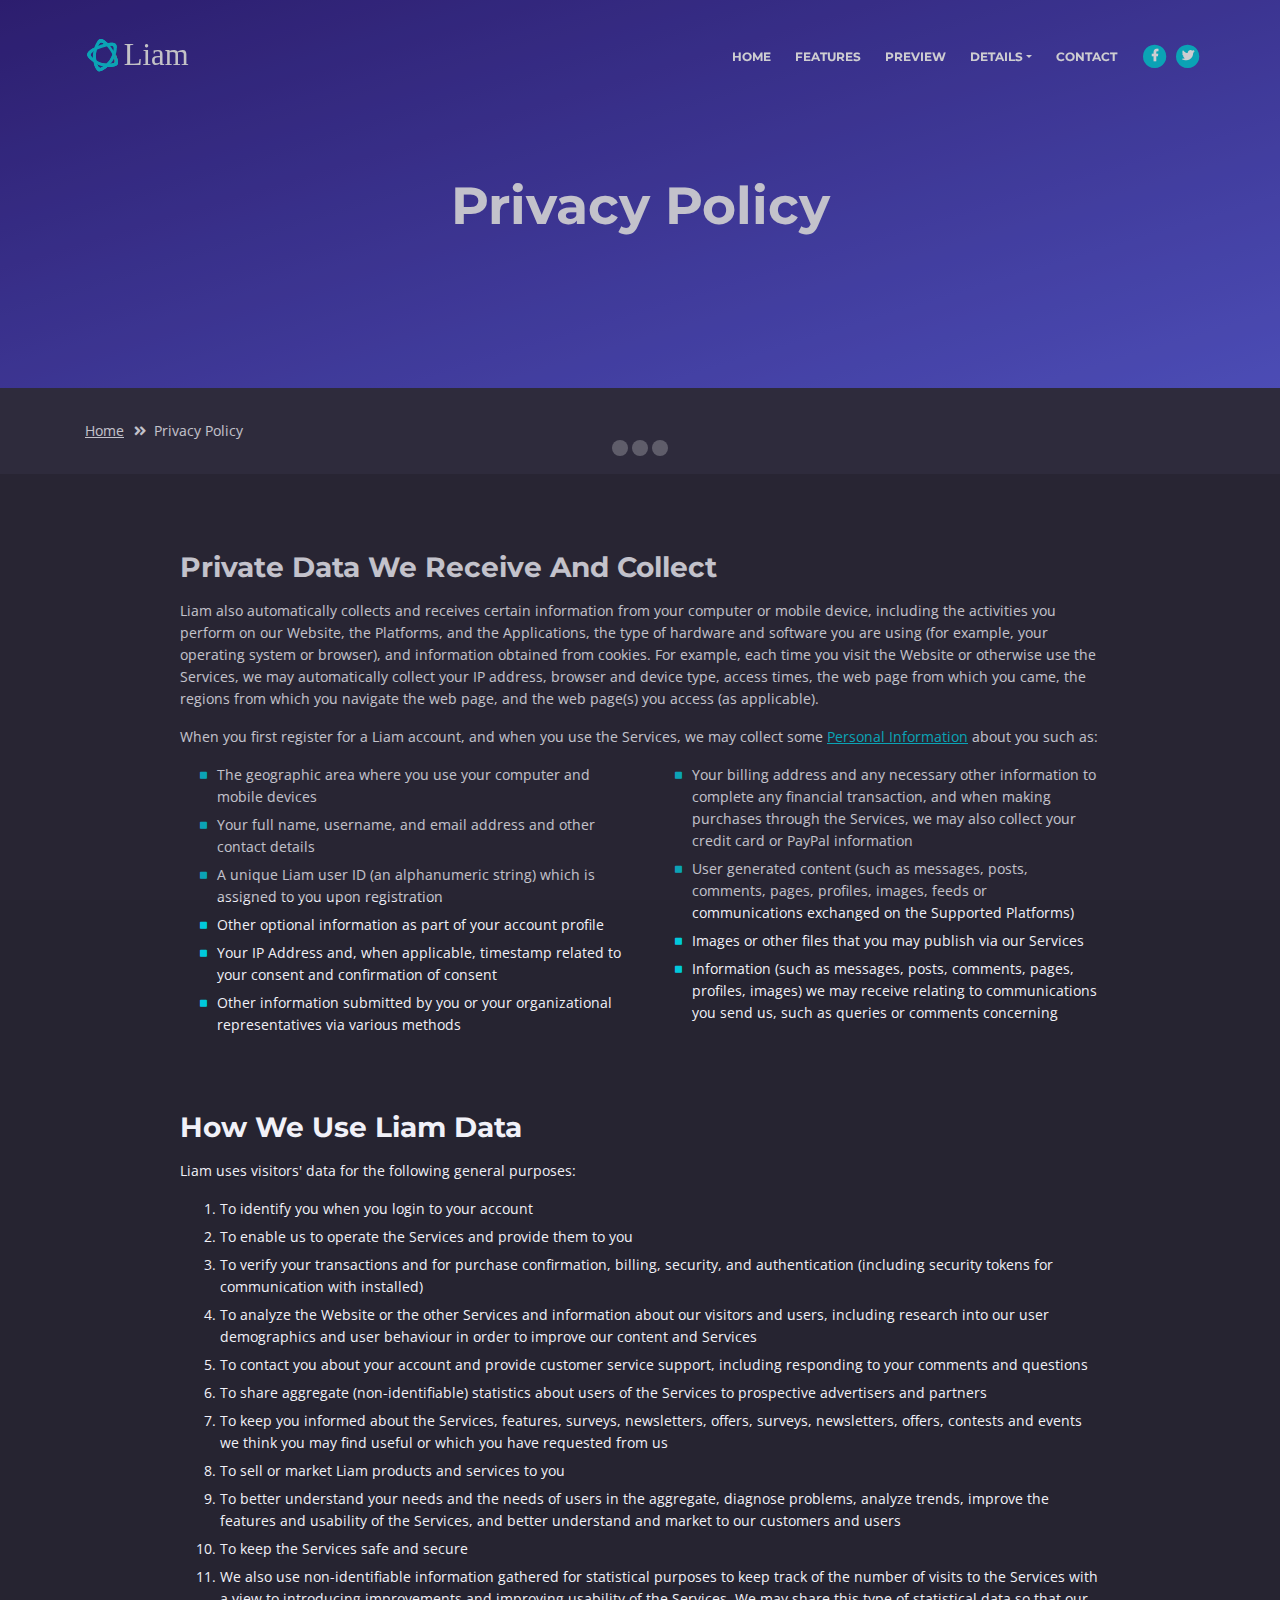
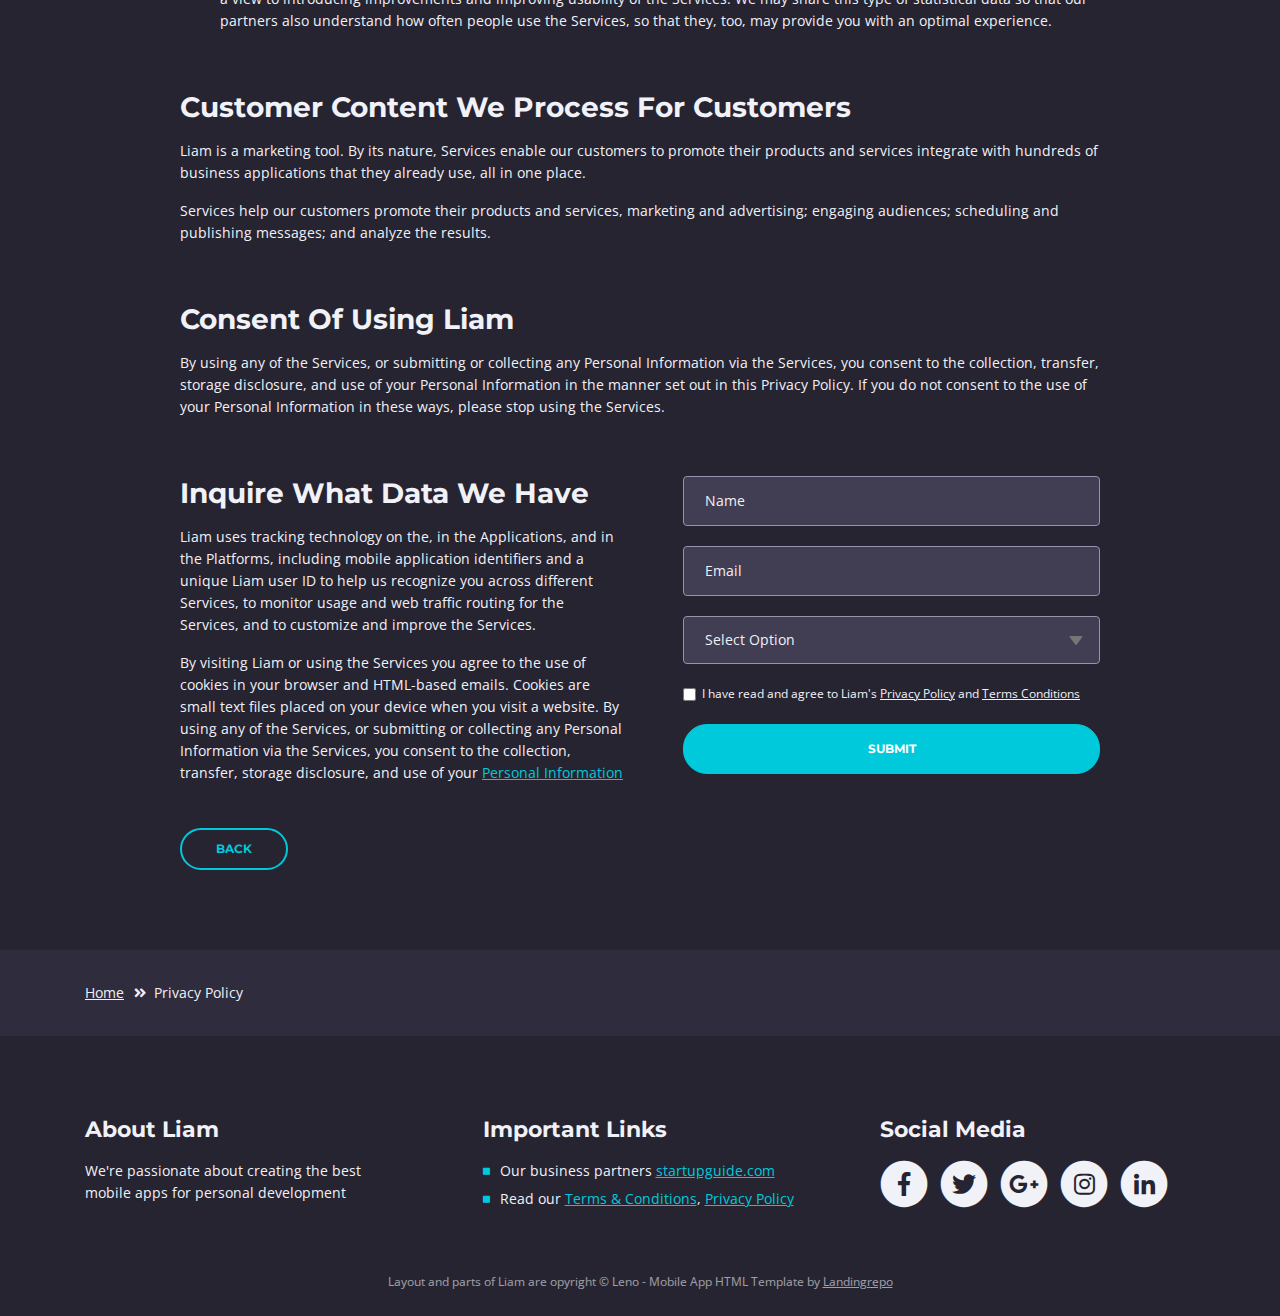
==== commit 1e20ba8c: "CHANGE: updated the privacy policy and terms page" ====
--- a/privacy-policy.html
+++ b/privacy-policy.html
@@ -424,10 +424,17 @@
                 <!-- Privacy Form -->
                 <div class="form-container">
                   <form
-                    id="privacyForm"
-                    data-toggle="validator"
-                    data-focus="false"
+                    name="privacyForm"
+                    method="POST"
+                    data-netlify="true"
+                    netlify-honeypot="superbot-field"
                   >
+                    <p class="hidden">
+                      <label
+                        >Don’t fill this out if you're human:
+                        <input name="superbot-field"
+                      /></label>
+                    </p>
                     <div class="form-group">
                       <input
                         type="text"
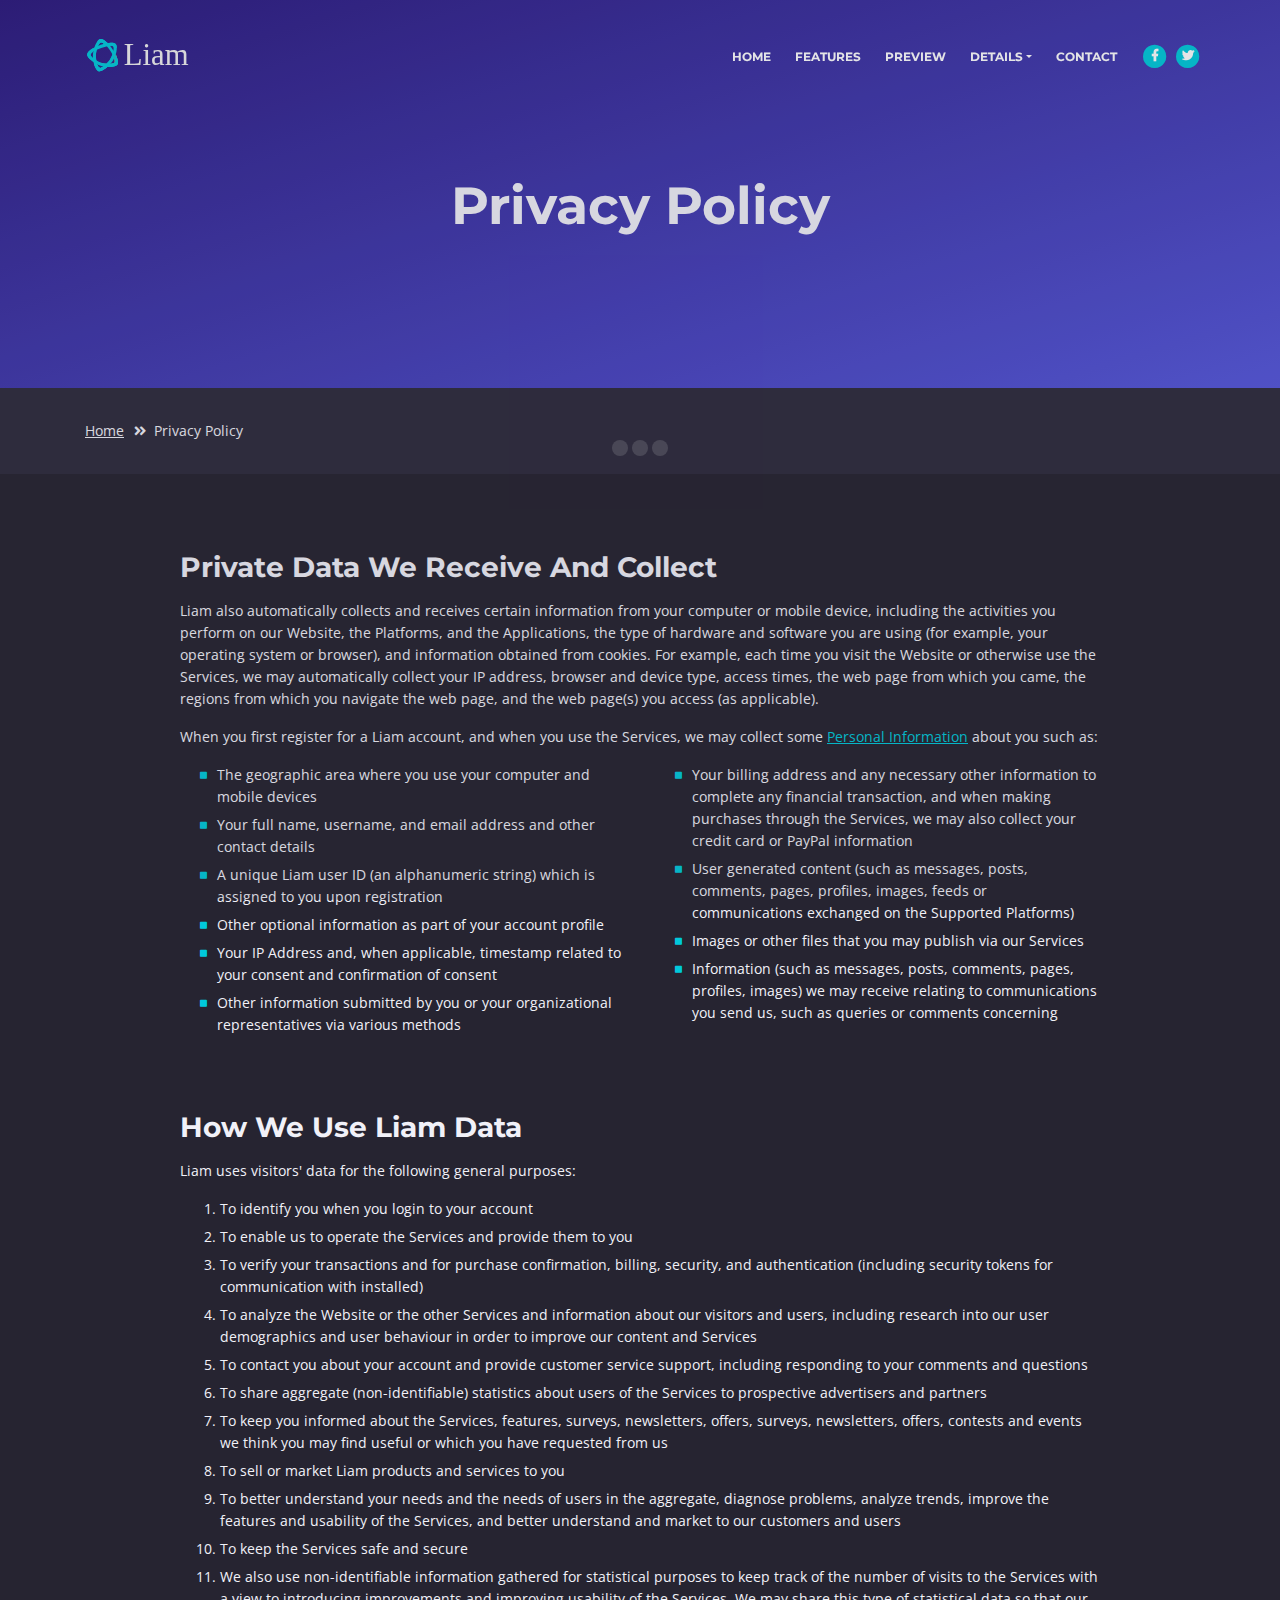
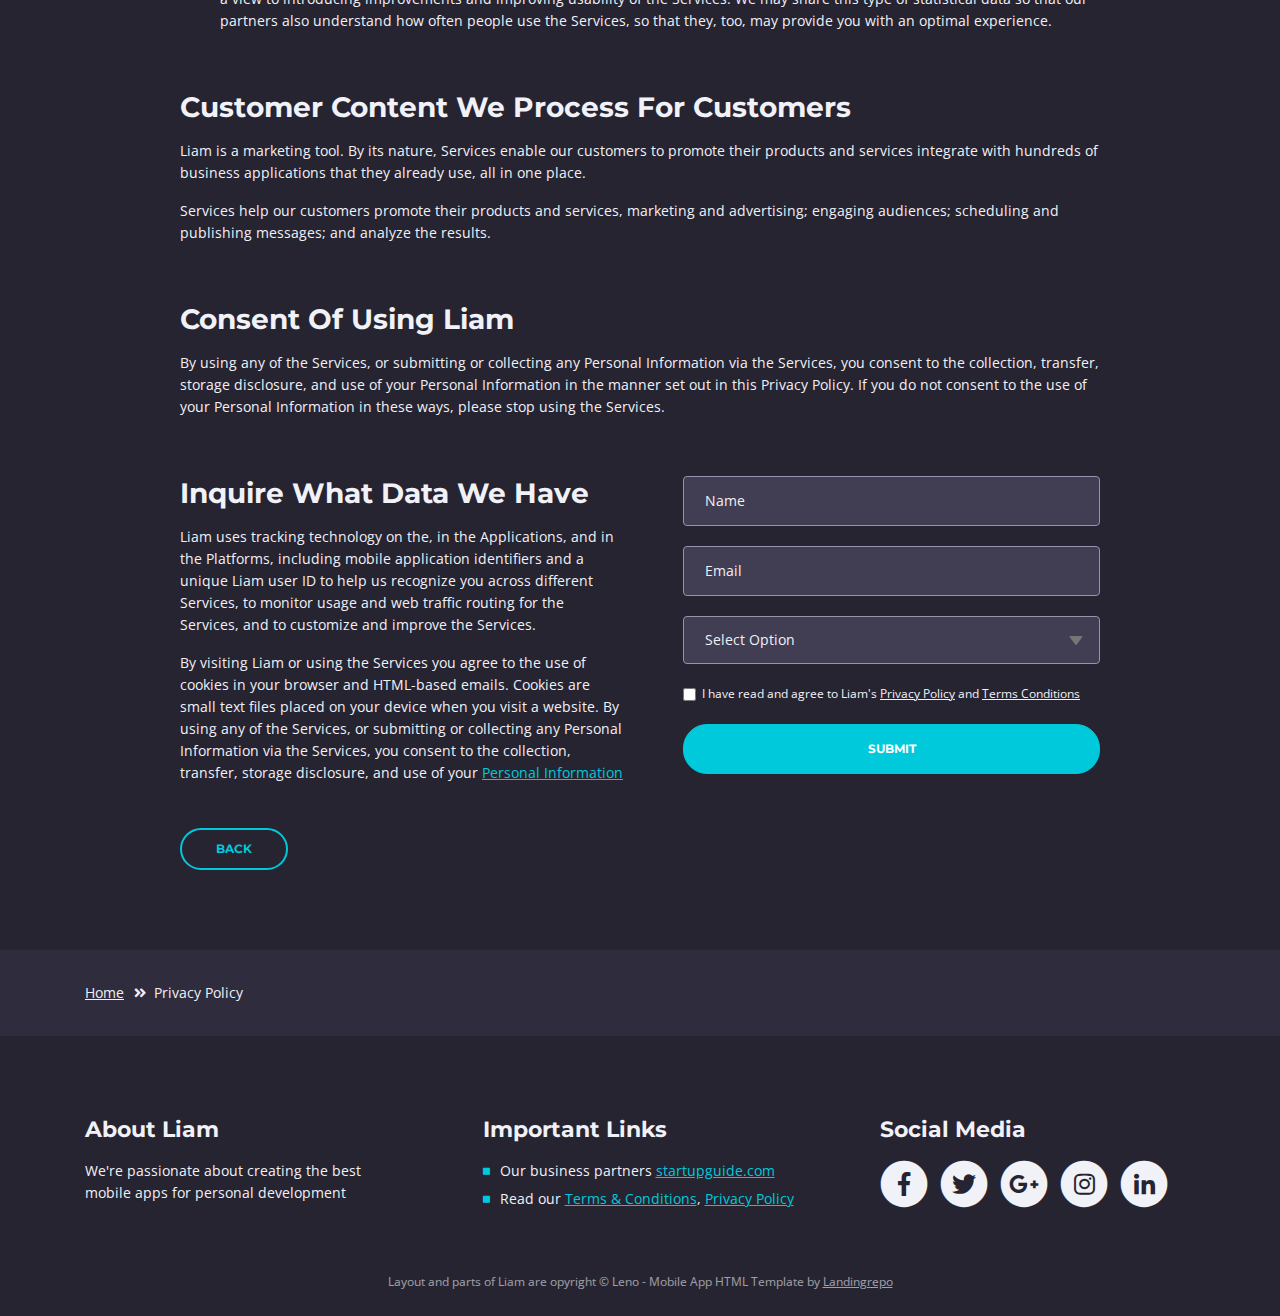
==== commit 60227ba0: "FIX: not all fields appeared on netlify forms" ====
--- a/privacy-policy.html
+++ b/privacy-policy.html
@@ -440,6 +440,7 @@
                         type="text"
                         class="form-control-input"
                         id="pname"
+                        name="name"
                         required
                       />
                       <label class="label-control" for="pname">Name</label>
@@ -450,13 +451,19 @@
                         type="email"
                         class="form-control-input"
                         id="pemail"
+                        name="email"
                         required
                       />
                       <label class="label-control" for="pemail">Email</label>
                       <div class="help-block with-errors"></div>
                     </div>
                     <div class="form-group">
-                      <select class="form-control-select" id="pselect" required>
+                      <select
+                        class="form-control-select"
+                        id="pselect"
+                        name="privacy option"
+                        required
+                      >
                         <option class="select-option" value="" disabled selected
                           >Select Option</option
                         >
